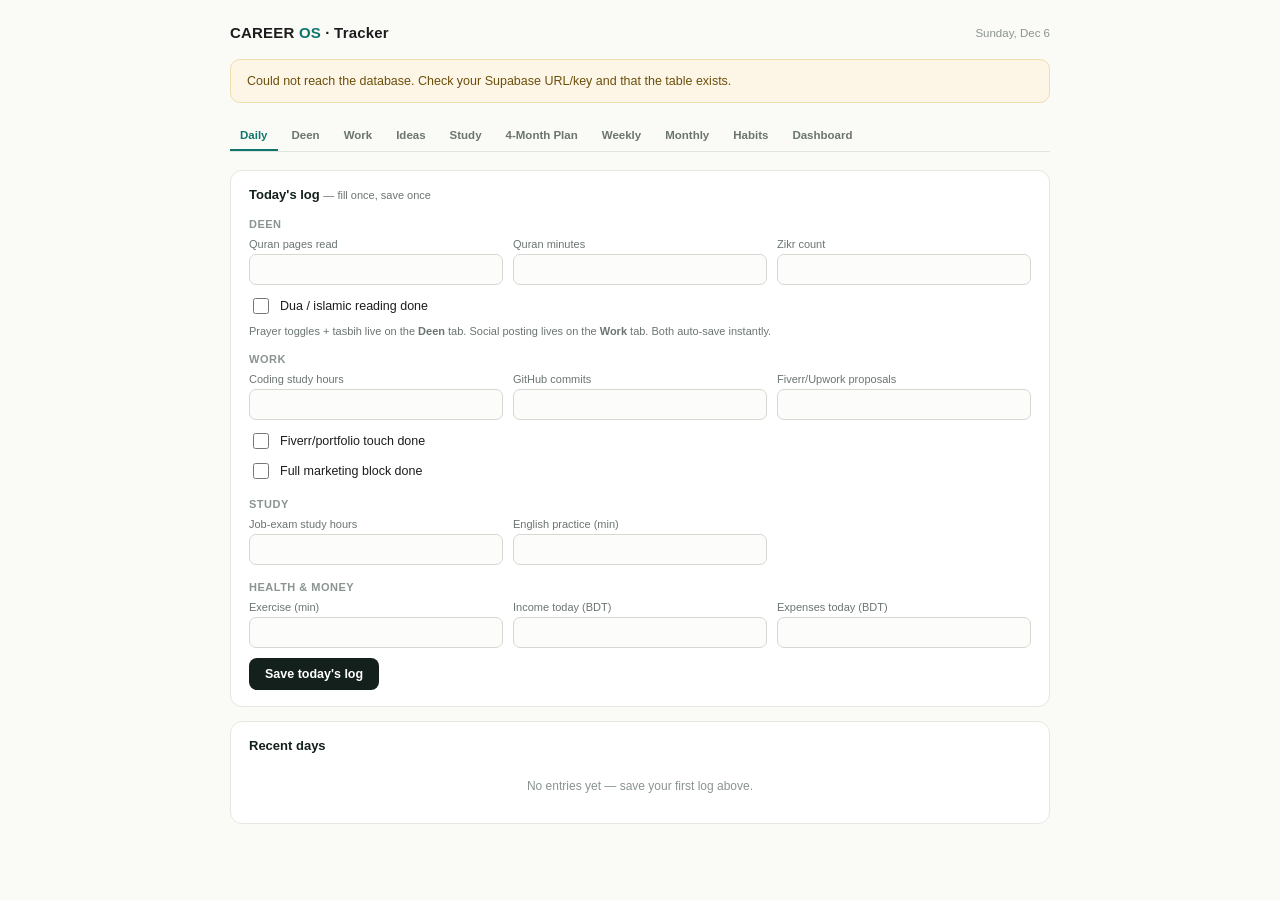
==== index.html @ 5ce300d2 "new updated os tracker" ====
<!DOCTYPE html>
<html>
<head>
<meta charset="UTF-8">
<meta name="viewport" content="width=device-width, initial-scale=1.0">
<title>Career OS Tracker</title>
<style>
  * { box-sizing: border-box; }
  body {
    margin: 0;
    font-family: -apple-system, BlinkMacSystemFont, 'Segoe UI', Roboto, sans-serif;
    background: #FAFAF7;
    color: #1C1C1E;
  }
  #app { max-width: 860px; margin: 0 auto; padding: 24px 20px 60px; }
  .brand { display:flex; justify-content:space-between; align-items:center; margin-bottom: 18px; }
  .brand h1 { font-size: 15px; font-weight: 700; margin:0; letter-spacing:0.2px; }
  .brand h1 span { color:#0F766E; }
  .brand .date { font-size: 11.5px; color:#8A9490; }
  .tabs { display:flex; gap:4px; margin-bottom:18px; border-bottom:1px solid #E4E4DF; flex-wrap:wrap; }
  .tab {
    padding:8px 10px; font-size:11.5px; font-weight:600; color:#6B7570;
    cursor:pointer; border-bottom:2px solid transparent; user-select:none; white-space:nowrap;
  }
  .tab.active { color:#0F766E; border-bottom-color:#0F766E; }
  .view { display:none; }
  .view.active { display:block; }
  .card {
    background:#fff; border:1px solid #E7E7E1; border-radius:12px;
    padding:16px 18px; margin-bottom:14px;
  }
  .card h3 { font-size:13px; font-weight:700; margin:0 0 12px; color:#14201C; }
  .card h3 .small { font-weight:500; }
  .row { display:flex; gap:10px; margin-bottom:10px; flex-wrap:wrap; }
  .field { flex:1; min-width:120px; }
  .field label { display:block; font-size:11px; color:#6B7570; margin-bottom:4px; }
  .field input[type=number], .field input[type=text], .field input[type=date], .field textarea {
    width:100%; padding:7px 9px; border:1px solid #D8D8D2; border-radius:7px;
    font-size:13px; background:#FCFCFA; font-family:inherit;
  }
  .field textarea { resize:vertical; min-height:60px; }
  .field input:focus, .field textarea:focus { outline:none; border-color:#0F766E; }
  .checkrow { display:flex; align-items:center; gap:8px; margin-bottom:8px; font-size:12.5px; }
  .checkrow input { width:16px; height:16px; accent-color:#0F766E; }
  button.primary {
    background:#14201C; color:#fff; border:none; border-radius:8px;
    padding:9px 16px; font-size:12.5px; font-weight:600; cursor:pointer;
  }
  button.primary:hover { background:#0F766E; }
  button.primary:disabled { opacity:0.5; cursor:default; }
  button.ghost {
    background:none; border:1px solid #D8D8D2; border-radius:7px; color:#6B7570;
    font-size:11.5px; padding:6px 10px; cursor:pointer;
  }
  button.ghost:hover { border-color:#0F766E; color:#0F766E; }
  .kpi-grid { display:flex; gap:10px; flex-wrap:wrap; margin-bottom:14px; }
  .kpi { flex:1; min-width:130px; background:#14201C; color:#fff; border-radius:10px; padding:12px 14px; }
  .kpi .num { font-size:18px; font-weight:700; }
  .kpi .lab { font-size:10px; color:#B7C4C0; text-transform:uppercase; letter-spacing:0.5px; margin-top:3px; }
  .progress-row { display:flex; align-items:center; gap:8px; margin-bottom:9px; }
  .progress-label { width:160px; font-size:11.5px; color:#333; flex-shrink:0; }
  .progress-track { flex:1; height:8px; background:#ECECE6; border-radius:5px; overflow:hidden; }
  .progress-fill { height:100%; background:linear-gradient(90deg,#0F766E,#14B8A6); }
  .progress-pct { width:50px; text-align:right; font-size:11px; color:#666; flex-shrink:0; }
  table.log { width:100%; border-collapse:collapse; font-size:11.5px; }
  table.log th { text-align:left; font-size:10px; text-transform:uppercase; color:#8A9490; padding:6px 6px; border-bottom:1px solid #E4E4DF; }
  table.log td { padding:6px 6px; border-bottom:1px solid #F0F0EB; }
  .habit-grid { display:grid; grid-template-columns: repeat(auto-fill, minmax(150px,1fr)); gap:14px; }
  .habit-col h4 { font-size:11.5px; margin:0 0 8px; color:#14201C; }
  .habit-boxes { display:flex; flex-wrap:wrap; gap:3px; }
  .hb { width:14px; height:14px; border-radius:3px; background:#ECECE6; }
  .hb.on { background:#0F766E; }
  .hb.islamic-on { background:#0B6E4F; }
  .small { font-size:11px; color:#6B7570; }
  .saved-msg { font-size:11.5px; color:#0F766E; margin-left:10px; opacity:0; transition:opacity 0.3s; }
  .saved-msg.show { opacity:1; }
  .empty { font-size:12px; color:#8A9490; padding:14px 0; text-align:center; }
  select { padding:7px 9px; border:1px solid #D8D8D2; border-radius:7px; font-size:13px; background:#FCFCFA; }
  .setup-banner {
    background:#FDF6E7; border:1px solid #EFDDAF; border-radius:10px;
    padding:14px 16px; margin-bottom:18px; font-size:12.5px; color:#6B4F0A;
  }
  .setup-banner code { background:#fff; padding:1px 5px; border-radius:4px; }
  .subhead { font-size:11px; font-weight:700; text-transform:uppercase; letter-spacing:0.5px; color:#8A9490; margin:16px 0 8px; }
  .subhead:first-child { margin-top:0; }

  /* ---- Islamic module ---- */
  .islamic-header {
    background: linear-gradient(120deg,#0B4F3F,#0F766E 60%,#0B4F3F);
    border-radius:12px; padding:16px 18px; margin-bottom:14px; color:#fff;
    position:relative; overflow:hidden;
  }
  .islamic-header::after {
    content:""; position:absolute; inset:0; opacity:0.16; pointer-events:none;
    background-image: url("data:image/svg+xml;utf8,<svg xmlns='http://www.w3.org/2000/svg' width='60' height='60'><path d='M30 4 L36 24 L56 24 L40 36 L46 56 L30 44 L14 56 L20 36 L4 24 L24 24 Z' fill='none' stroke='%23E7D9A9' stroke-width='1'/></svg>");
    background-size:60px 60px;
  }
  .islamic-header h2 { font-size:14px; margin:0 0 3px; font-weight:700; position:relative; }
  .islamic-header .sub { font-size:11.5px; color:#CFE8DE; position:relative; }
  .streak-badge {
    display:inline-flex; align-items:center; gap:5px; background:rgba(255,255,255,0.14);
    border-radius:20px; padding:4px 11px; font-size:11.5px; margin-top:8px; position:relative;
  }
  .prayer-grid { display:flex; gap:8px; flex-wrap:wrap; }
  .prayer-btn {
    flex:1; min-width:80px; text-align:center; padding:12px 6px; border-radius:10px;
    border:1.5px solid #E1E7E4; background:#F7FAF9; cursor:pointer; user-select:none;
    font-size:12px; font-weight:600; color:#4A5550; transition:all 0.15s;
  }
  .prayer-btn .mark { display:block; font-size:16px; margin-bottom:4px; }
  .prayer-btn.on { background:#0B6E4F; border-color:#0B6E4F; color:#fff; }
  .tasbih-wrap { text-align:center; padding:6px 0 4px; }
  .tasbih-btn {
    width:132px; height:132px; border-radius:50%; border:none; cursor:pointer;
    background:radial-gradient(circle at 35% 30%,#14B08A,#0B4F3F); color:#fff;
    font-size:30px; font-weight:700; margin:0 auto; display:flex; align-items:center; justify-content:center;
    box-shadow:0 6px 18px rgba(11,79,63,0.25);
  }
  .tasbih-btn:active { transform:scale(0.96); }
  .tasbih-label { font-size:11px; color:#8A9490; margin-top:8px; }
  .tasbih-actions { display:flex; gap:8px; justify-content:center; margin-top:10px; }

  /* ---- Lists (tasks / study / ideas / quran / milestones) ---- */
  .list-add-row { display:flex; gap:8px; margin-bottom:12px; flex-wrap:wrap; }
  .list-add-row input[type=text] { flex:2; min-width:140px; padding:8px 10px; border:1px solid #D8D8D2; border-radius:7px; font-size:13px; }
  .list-add-row select { flex:1; min-width:100px; }
  .list-items { list-style:none; margin:0; padding:0; }
  .list-item {
    display:flex; align-items:center; gap:10px; padding:8px 2px; border-bottom:1px solid #F0F0EB; font-size:13px;
  }
  .list-item:last-child { border-bottom:none; }
  .list-item input[type=checkbox] { width:16px; height:16px; accent-color:#0F766E; flex-shrink:0; }
  .list-item .txt { flex:1; }
  .list-item .txt.done { text-decoration:line-through; color:#A3ACA7; }
  .tag { font-size:10px; padding:2px 7px; border-radius:20px; background:#EEF3F1; color:#5B6A64; flex-shrink:0; white-space:nowrap; }
  .list-item .del { background:none; border:none; color:#C9C9C2; cursor:pointer; font-size:14px; flex-shrink:0; }
  .list-item .del:hover { color:#D85A30; }

  /* ---- Social grid ---- */
  .social-grid { display:grid; grid-template-columns: repeat(auto-fill, minmax(130px,1fr)); gap:10px; }
  .social-field label { display:flex; align-items:center; gap:5px; font-size:11px; color:#6B7570; margin-bottom:4px; }
  .social-field input { width:100%; padding:7px 9px; border:1px solid #D8D8D2; border-radius:7px; font-size:13px; }
  table.social-table { width:100%; border-collapse:collapse; font-size:12px; }
  table.social-table th { text-align:left; font-size:10px; text-transform:uppercase; color:#8A9490; padding:6px; border-bottom:1px solid #E4E4DF; }
  table.social-table td { padding:6px; border-bottom:1px solid #F0F0EB; }
</style>
</head>
<body>
<div id="app">

  <div class="brand">
    <h1>CAREER <span>OS</span> &middot; Tracker</h1>
    <div class="date" id="statusLabel"></div>
  </div>

  <div id="setupBanner" style="display:none;" class="setup-banner">
    Not connected yet. Open this file, find the <code>SUPABASE_URL</code> and <code>SUPABASE_KEY</code>
    lines near the bottom, and paste in your project's values from Supabase &rarr; Project Settings &rarr; API.
  </div>

  <div class="tabs">
    <div class="tab active" data-view="daily">Daily</div>
    <div class="tab" data-view="islamic">Deen</div>
    <div class="tab" data-view="work">Work</div>
    <div class="tab" data-view="ideas">Ideas</div>
    <div class="tab" data-view="study">Study</div>
    <div class="tab" data-view="plan">4-Month Plan</div>
    <div class="tab" data-view="weekly">Weekly</div>
    <div class="tab" data-view="monthly">Monthly</div>
    <div class="tab" data-view="habits">Habits</div>
    <div class="tab" data-view="dashboard">Dashboard</div>
  </div>

  <!-- DAILY -->
  <div class="view active" id="view-daily">
    <div class="card">
      <h3>Today's log <span class="small">— fill once, save once</span></h3>

      <div class="subhead">Deen</div>
      <div class="row">
        <div class="field"><label>Quran pages read</label><input type="number" id="d_quranPages" min="0"></div>
        <div class="field"><label>Quran minutes</label><input type="number" id="d_quranMinutes" min="0"></div>
        <div class="field"><label>Zikr count</label><input type="number" id="d_zikr" min="0"></div>
      </div>
      <div class="checkrow"><input type="checkbox" id="d_duaRead"> <label for="d_duaRead">Dua / islamic reading done</label></div>
      <div class="small" style="margin-bottom:10px;">Prayer toggles + tasbih live on the <b>Deen</b> tab. Social posting lives on the <b>Work</b> tab. Both auto-save instantly.</div>

      <div class="subhead">Work</div>
      <div class="row">
        <div class="field"><label>Coding study hours</label><input type="number" id="d_study" step="0.5" min="0"></div>
        <div class="field"><label>GitHub commits</label><input type="number" id="d_commits" min="0"></div>
        <div class="field"><label>Fiverr/Upwork proposals</label><input type="number" id="d_proposals" min="0"></div>
      </div>
      <div class="checkrow"><input type="checkbox" id="d_fiverrTouch"> <label for="d_fiverrTouch">Fiverr/portfolio touch done</label></div>
      <div class="checkrow"><input type="checkbox" id="d_marketing"> <label for="d_marketing">Full marketing block done</label></div>

      <div class="subhead">Study</div>
      <div class="row">
        <div class="field"><label>Job-exam study hours</label><input type="number" id="d_gov" step="0.5" min="0"></div>
        <div class="field"><label>English practice (min)</label><input type="number" id="d_english" min="0"></div>
        <div class="field"></div>
      </div>

      <div class="subhead">Health &amp; money</div>
      <div class="row">
        <div class="field"><label>Exercise (min)</label><input type="number" id="d_exercise" min="0"></div>
        <div class="field"><label>Income today (BDT)</label><input type="number" id="d_income" min="0"></div>
        <div class="field"><label>Expenses today (BDT)</label><input type="number" id="d_expenses" min="0"></div>
      </div>

      <div style="margin-top:8px; display:flex; align-items:center;">
        <button class="primary" id="saveBtn" onclick="saveDaily()">Save today's log</button>
        <span class="saved-msg" id="savedMsg">Synced</span>
      </div>
    </div>

    <div class="card">
      <h3>Recent days</h3>
      <div id="recentLog"><div class="empty">No entries yet — save your first log above.</div></div>
    </div>
  </div>

  <!-- ISLAMIC / DEEN -->
  <div class="view" id="view-islamic">
    <div class="islamic-header">
      <h2>Today's deen</h2>
      <div class="sub">Small, consistent acts — that's what the Prophet &#65018; loved most.</div>
      <div class="streak-badge" id="prayerStreak">0 day streak · 5/5</div>
    </div>

    <div class="card">
      <h3>Prayers</h3>
      <div class="prayer-grid" id="prayerGrid"></div>
    </div>

    <div class="card">
      <h3>Tasbih counter <span class="small">— taps today, synced to your daily log</span></h3>
      <div class="tasbih-wrap">
        <button class="tasbih-btn" id="tasbihBtn" onclick="tapTasbih(1)">0</button>
        <div class="tasbih-label">SubhanAllah &middot; Alhamdulillah &middot; Allahu Akbar</div>
        <div class="tasbih-actions">
          <button class="ghost" onclick="tapTasbih(33)">+33</button>
          <button class="ghost" onclick="tapTasbih(100)">+100</button>
          <button class="ghost" onclick="resetTasbih()">Reset</button>
        </div>
      </div>
    </div>

    <div class="card">
      <h3>Qur'an</h3>
      <div class="row">
        <div class="field"><label>Pages today</label><input type="number" id="q_pages" min="0" onchange="updateQuranQuick()"></div>
        <div class="field"><label>Minutes today</label><input type="number" id="q_minutes" min="0" onchange="updateQuranQuick()"></div>
      </div>
      <div class="checkrow"><input type="checkbox" id="q_dua" onchange="updateDuaQuick()"> <label for="q_dua">Dua / islamic reading done today</label></div>
    </div>

    <div class="card">
      <h3>Surahs I'm learning</h3>
      <div class="list-add-row">
        <input type="text" id="quranNew" placeholder="e.g. Surah Al-Mulk">
        <button class="primary" onclick="addQuranItem()">Add</button>
      </div>
      <ul class="list-items" id="quranList"></ul>
    </div>
  </div>

  <!-- WORK -->
  <div class="view" id="view-work">
    <div class="card">
      <h3>Freelance / dev to-do list</h3>
      <div class="list-add-row">
        <input type="text" id="taskNew" placeholder="e.g. Send 3 Upwork proposals">
        <select id="taskPlatform">
          <option>Fiverr</option><option>Upwork</option><option>LinkedIn</option><option>Client work</option><option>Other</option>
        </select>
        <button class="primary" onclick="addTask()">Add</button>
      </div>
      <ul class="list-items" id="taskList"></ul>
    </div>

    <div class="card">
      <h3>Today's social &amp; outreach <span class="small">— posts / messages sent, auto-saves</span></h3>
      <div class="social-grid" id="socialGrid"></div>
    </div>

    <div class="card">
      <h3>Social posting — this week / this month</h3>
      <div id="socialStatsTable"></div>
    </div>
  </div>

  <!-- IDEAS -->
  <div class="view" id="view-ideas">
    <div class="card">
      <h3>Idea inbox <span class="small">— capture it now, sort it later</span></h3>
      <div class="list-add-row">
        <input type="text" id="ideaNew" placeholder="Whatever just came to mind...">
        <select id="ideaTag">
          <option>Business idea</option><option>Content idea</option><option>Feature idea</option><option>Client idea</option><option>Other</option>
        </select>
        <button class="primary" onclick="addIdea()">Add</button>
      </div>
      <div class="small" style="margin-bottom:10px;">Check the box once you've acted on an idea or decided to shelve it — it stays in the list, just marked done.</div>
      <ul class="list-items" id="ideaList"></ul>
    </div>
  </div>

  <!-- STUDY -->
  <div class="view" id="view-study">
    <div class="card">
      <h3>Job-exam / engineering study topics</h3>
      <div class="list-add-row">
        <input type="text" id="studyNew" placeholder="e.g. Thermodynamics — chapter 4">
        <button class="primary" onclick="addStudyItem()">Add</button>
      </div>
      <ul class="list-items" id="studyList"></ul>
    </div>

    <div class="card">
      <h3>Skill roadmap <span class="small">— Shopify Liquid &rarr; JS &rarr; TS &rarr; Node.js &rarr; AI automation</span></h3>
      <ul class="list-items" id="skillList"></ul>
    </div>

    <div class="card">
      <h3>Study hours this week / month</h3>
      <div id="studyStats" class="small"></div>
    </div>
  </div>

  <!-- 4-MONTH PLAN -->
  <div class="view" id="view-plan">
    <div class="card">
      <h3>Your next 4 months</h3>
      <div class="row">
        <div class="field"><label>Plan title</label><input type="text" id="plan_title" placeholder="e.g. Life reset — Aug to Nov 2026"></div>
        <div class="field"><label>Target date</label><input type="date" id="plan_target"></div>
      </div>
      <div class="field" style="margin-bottom:10px;">
        <label>Vision — what does "done" look like</label>
        <textarea id="plan_vision" placeholder="Where you want your career, deen, and life to be in 4 months..."></textarea>
      </div>
      <button class="primary" onclick="savePlan()">Save plan</button>
      <span class="saved-msg" id="savedMsgPlan">Synced</span>
      <div id="planCountdown" class="small" style="margin-top:10px;"></div>
    </div>

    <div class="card">
      <h3>Milestones</h3>
      <div class="list-add-row">
        <input type="text" id="milestoneNew" placeholder="e.g. Land 2 recurring Upwork clients">
        <select id="milestoneMonth">
          <option value="1">Month 1</option><option value="2">Month 2</option><option value="3">Month 3</option><option value="4">Month 4</option>
        </select>
        <button class="primary" onclick="addMilestone()">Add</button>
      </div>
      <div class="progress-row">
        <div class="progress-label">Overall progress</div>
        <div class="progress-track"><div class="progress-fill" id="planProgressFill" style="width:0%"></div></div>
        <div class="progress-pct" id="planProgressPct">0%</div>
      </div>
      <ul class="list-items" id="milestoneList"></ul>
    </div>
  </div>

  <!-- WEEKLY -->
  <div class="view" id="view-weekly">
    <div class="card">
      <h3>This week (last 7 days) vs. target</h3>
      <div id="weeklyBars"></div>
    </div>
    <div class="card">
      <h3>Weekly totals</h3>
      <div id="weeklyTotals" class="small"></div>
    </div>
  </div>

  <!-- MONTHLY -->
  <div class="view" id="view-monthly">
    <div class="card">
      <h3>This month (last 30 days)</h3>
      <div id="monthlyStats"></div>
    </div>
    <div class="card">
      <h3>Income vs. expenses</h3>
      <div id="moneyStats" class="small"></div>
    </div>
  </div>

  <!-- HABITS -->
  <div class="view" id="view-habits">
    <div class="card">
      <h3>30-day habit grid <span class="small">(auto-filled from your daily logs)</span></h3>
      <div class="habit-grid" id="habitGrid"></div>
    </div>
  </div>

  <!-- DASHBOARD -->
  <div class="view" id="view-dashboard">
    <div class="card">
      <h3>Career state <span class="small">(edit anytime)</span></h3>
      <div class="row">
        <div class="field"><label>Current level (1&ndash;5)</label><input type="text" id="cfg_level"></div>
        <div class="field"><label>Current quarter</label>
          <select id="cfg_quarter">
            <option>Q1</option><option>Q2</option><option>Q3</option><option>Q4</option>
          </select>
        </div>
        <div class="field"><label>Current focus skill</label><input type="text" id="cfg_skill"></div>
      </div>
      <div class="row">
        <div class="field"><label>Current project</label><input type="text" id="cfg_project"></div>
        <div class="field"><label>Weekly goal</label><input type="text" id="cfg_weekly"></div>
        <div class="field"><label>Monthly goal</label><input type="text" id="cfg_monthly"></div>
      </div>
      <button class="primary" onclick="saveConfig()">Save</button>
      <span class="saved-msg" id="savedMsgCfg">Synced</span>
    </div>

    <div class="card">
      <h3>Progress</h3>
      <div class="kpi-grid" id="kpiGrid"></div>
      <div class="kpi-grid" id="kpiGrid2"></div>
      <div class="kpi-grid" id="kpiGrid3"></div>
      <div id="dashProgress"></div>
    </div>
  </div>

</div>

<script>
/* =======================================================
   CONNECT YOUR DATABASE — replace these two lines
   Find them in Supabase: Project Settings -> API
   ======================================================= */
const SUPABASE_URL = 'https://frehsfpmrlfczmwprmud.supabase.co';
const SUPABASE_KEY = 'sb_publishable_cE6mGG-E7ahRgAYd9uF0MA_hYkVDi8e';
/* ======================================================= */

const isConfigured = !SUPABASE_URL.includes('YOUR-PROJECT') && !SUPABASE_KEY.includes('YOUR-ANON');

const PRAYERS = [
  { key:'fajr', label:'Fajr', mark:'☾' },
  { key:'dhuhr', label:'Dhuhr', mark:'☀' },
  { key:'asr', label:'Asr', mark:'☀' },
  { key:'maghrib', label:'Maghrib', mark:'☀' },
  { key:'isha', label:'Isha', mark:'☾' }
];
const DEFAULT_SKILLS = [
  'Shopify Liquid', 'JavaScript', 'TypeScript', 'Node.js', 'AI automation (n8n & LLM APIs)'
];
const SOCIAL_PLATFORMS = [
  { key:'instagram', label:'Instagram' },
  { key:'facebook', label:'Facebook' },
  { key:'whatsapp', label:'WhatsApp' },
  { key:'emails', label:'Emails' },
  { key:'linkedin', label:'LinkedIn' },
  { key:'x', label:'X' },
  { key:'youtube', label:'YouTube' },
  { key:'tiktok', label:'TikTok' }
];

const todayStr = () => {
  const d = new Date();
  return d.getFullYear() + '-' + String(d.getMonth()+1).padStart(2,'0') + '-' + String(d.getDate()).padStart(2,'0');
};
document.getElementById('statusLabel').textContent = new Date().toLocaleDateString('en-US', { weekday:'long', month:'short', day:'numeric' });

let entries = {};
let config = { level:'', quarter:'Q1', skill:'', project:'', weekly:'', monthly:'' };
let tasks = [];
let study = [];
let skills = null;
let quran = [];
let ideas = [];
let milestones = [];
let plan = { title:'', target:'', vision:'' };
let tasbihSaveTimer = null;
let socialSaveTimer = null;

function headers() {
  return {
    apikey: SUPABASE_KEY,
    Authorization: 'Bearer ' + SUPABASE_KEY,
    'Content-Type': 'application/json'
  };
}

async function dbLoad(id) {
  const res = await fetch(`${SUPABASE_URL}/rest/v1/tracker_data?id=eq.${id}&select=payload`, { headers: headers() });
  if (!res.ok) throw new Error('load failed');
  const rows = await res.json();
  return rows[0] ? rows[0].payload : null;
}

async function dbSave(id, payload) {
  const res = await fetch(`${SUPABASE_URL}/rest/v1/tracker_data`, {
    method: 'POST',
    headers: { ...headers(), Prefer: 'resolution=merge-duplicates' },
    body: JSON.stringify({ id, payload, updated_at: new Date().toISOString() })
  });
  if (!res.ok) throw new Error('save failed');
}

function newId() { return Date.now().toString(36) + Math.random().toString(36).slice(2,6); }

async function loadAll() {
  if (!isConfigured) {
    document.getElementById('setupBanner').style.display = 'block';
    document.getElementById('saveBtn').disabled = true;
    skills = DEFAULT_SKILLS.map(t => ({ id:newId(), text:t, done:false }));
    renderEverything();
    return;
  }
  try {
    entries = (await dbLoad('entries')) || {};
    config = (await dbLoad('config')) || config;
    tasks = (await dbLoad('tasks')) || [];
    study = (await dbLoad('study')) || [];
    quran = (await dbLoad('quran')) || [];
    ideas = (await dbLoad('ideas')) || [];
    milestones = (await dbLoad('milestones')) || [];
    plan = (await dbLoad('plan')) || plan;
    skills = await dbLoad('skills');
    if (!skills) {
      skills = DEFAULT_SKILLS.map(t => ({ id:newId(), text:t, done:false }));
      await dbSave('skills', skills);
    }
  } catch (e) {
    console.error(e);
    document.getElementById('setupBanner').style.display = 'block';
    document.getElementById('setupBanner').textContent = 'Could not reach the database. Check your Supabase URL/key and that the table exists.';
    if (!skills) skills = DEFAULT_SKILLS.map(t => ({ id:newId(), text:t, done:false }));
  }
  renderEverything();
}

function renderEverything() {
  populateTodayForm();
  populateConfigForm();
  populatePlanForm();
  renderRecent();
  renderWeekly();
  renderMonthly();
  renderHabits();
  renderDashboard();
  renderPrayerGrid();
  renderTasbih();
  renderQuranQuickFields();
  renderQuranList();
  renderTaskList();
  renderSocialGrid();
  renderSocialStats();
  renderIdeaList();
  renderStudyList();
  renderSkillList();
  renderStudyStats();
  renderMilestoneList();
  renderPlanProgress();
}

function todayEntry() {
  if (!entries[todayStr()]) entries[todayStr()] = {};
  if (!entries[todayStr()].social) entries[todayStr()].social = {};
  return entries[todayStr()];
}

function socialSum(days, key) {
  return days.reduce((s,k)=> s + ((entries[k] && entries[k].social && entries[k].social[key]) || 0), 0);
}

function populateTodayForm() {
  const t = entries[todayStr()] || {};
  document.getElementById('d_quranPages').value = t.quranPages || '';
  document.getElementById('d_quranMinutes').value = t.quranMinutes || '';
  document.getElementById('d_zikr').value = t.zikr || '';
  document.getElementById('d_duaRead').checked = !!t.duaRead;
  document.getElementById('d_study').value = t.study || '';
  document.getElementById('d_commits').value = t.commits || '';
  document.getElementById('d_proposals').value = t.proposals || '';
  document.getElementById('d_fiverrTouch').checked = !!t.fiverrTouch;
  document.getElementById('d_marketing').checked = !!t.marketing;
  document.getElementById('d_gov').value = t.gov || '';
  document.getElementById('d_english').value = t.english || '';
  document.getElementById('d_exercise').value = t.exercise || '';
  document.getElementById('d_income').value = t.income || '';
  document.getElementById('d_expenses').value = t.expenses || '';
}

function populateConfigForm() {
  document.getElementById('cfg_level').value = config.level || '';
  document.getElementById('cfg_quarter').value = config.quarter || 'Q1';
  document.getElementById('cfg_skill').value = config.skill || '';
  document.getElementById('cfg_project').value = config.project || '';
  document.getElementById('cfg_weekly').value = config.weekly || '';
  document.getElementById('cfg_monthly').value = config.monthly || '';
}

function populatePlanForm() {
  document.getElementById('plan_title').value = plan.title || '';
  document.getElementById('plan_target').value = plan.target || '';
  document.getElementById('plan_vision').value = plan.vision || '';
}

async function saveDaily() {
  const t = todayEntry();
  Object.assign(t, {
    quranPages: parseInt(document.getElementById('d_quranPages').value) || 0,
    quranMinutes: parseInt(document.getElementById('d_quranMinutes').value) || 0,
    zikr: parseInt(document.getElementById('d_zikr').value) || 0,
    duaRead: document.getElementById('d_duaRead').checked,
    study: parseFloat(document.getElementById('d_study').value) || 0,
    commits: parseInt(document.getElementById('d_commits').value) || 0,
    proposals: parseInt(document.getElementById('d_proposals').value) || 0,
    fiverrTouch: document.getElementById('d_fiverrTouch').checked,
    marketing: document.getElementById('d_marketing').checked,
    gov: parseFloat(document.getElementById('d_gov').value) || 0,
    english: parseInt(document.getElementById('d_english').value) || 0,
    exercise: parseInt(document.getElementById('d_exercise').value) || 0,
    income: parseFloat(document.getElementById('d_income').value) || 0,
    expenses: parseFloat(document.getElementById('d_expenses').value) || 0,
    fajr: !!t.fajr, dhuhr: !!t.dhuhr, asr: !!t.asr, maghrib: !!t.maghrib, isha: !!t.isha,
    social: t.social || {}
  });
  try {
    await dbSave('entries', entries);
    flash('savedMsg');
  } catch(e) { alert('Could not sync — check your internet connection and Supabase setup.'); }
  renderEverything();
}

async function saveConfig() {
  config = {
    level: document.getElementById('cfg_level').value,
    quarter: document.getElementById('cfg_quarter').value,
    skill: document.getElementById('cfg_skill').value,
    project: document.getElementById('cfg_project').value,
    weekly: document.getElementById('cfg_weekly').value,
    monthly: document.getElementById('cfg_monthly').value
  };
  try {
    await dbSave('config', config);
    flash('savedMsgCfg');
  } catch(e) { alert('Could not sync — check your internet connection and Supabase setup.'); }
  renderDashboard();
}

async function savePlan() {
  plan = {
    title: document.getElementById('plan_title').value,
    target: document.getElementById('plan_target').value,
    vision: document.getElementById('plan_vision').value
  };
  try {
    await dbSave('plan', plan);
    flash('savedMsgPlan');
  } catch(e) { alert('Could not sync — check your internet connection and Supabase setup.'); }
  renderPlanProgress();
}

function flash(id) {
  const msg = document.getElementById(id);
  msg.classList.add('show');
  setTimeout(()=>msg.classList.remove('show'), 1500);
}

function lastNDays(n) {
  const days = [];
  const d = new Date();
  for (let i=0;i<n;i++) {
    const dd = new Date(d);
    dd.setDate(d.getDate()-i);
    const key = dd.getFullYear() + '-' + String(dd.getMonth()+1).padStart(2,'0') + '-' + String(dd.getDate()).padStart(2,'0');
    days.push(key);
  }
  return days.reverse();
}

function sumField(days, field) {
  return days.reduce((s,k)=> s + ((entries[k] && entries[k][field]) || 0), 0);
}

function allPrayers(k) {
  const t = entries[k];
  return !!(t && t.fajr && t.dhuhr && t.asr && t.maghrib && t.isha);
}

function anySocial(k) {
  const t = entries[k];
  if (!t || !t.social) return false;
  return Object.values(t.social).some(v => v > 0);
}

function prayerStreakDays() {
  let streak = 0;
  const d = new Date();
  for (let i=0;i<365;i++) {
    const dd = new Date(d);
    dd.setDate(d.getDate()-i);
    const key = dd.getFullYear() + '-' + String(dd.getMonth()+1).padStart(2,'0') + '-' + String(dd.getDate()).padStart(2,'0');
    if (allPrayers(key)) { streak++; } else {
      if (i === 0) continue;
      break;
    }
  }
  return streak;
}

/* ---------- Daily / recent ---------- */
function renderRecent() {
  const days = lastNDays(7).reverse();
  const withData = days.filter(k => entries[k]);
  const el = document.getElementById('recentLog');
  if (withData.length === 0) { el.innerHTML = '<div class="empty">No entries yet — save your first log above.</div>'; return; }
  let html = '<table class="log"><tr><th>Date</th><th>Study</th><th>Gov</th><th>Prayers</th><th>Social</th><th>Income</th></tr>';
  withData.forEach(k => {
    const t = entries[k];
    const p = [t.fajr,t.dhuhr,t.asr,t.maghrib,t.isha].filter(Boolean).length;
    const socialTotal = t.social ? Object.values(t.social).reduce((a,b)=>a+(b||0),0) : 0;
    html += `<tr><td>${k.slice(5)}</td><td>${t.study||0}h</td><td>${t.gov||0}h</td><td>${p}/5</td><td>${socialTotal}</td><td>${t.income||0}</td></tr>`;
  });
  html += '</table>';
  el.innerHTML = html;
}

/* ---------- Weekly / Monthly ---------- */
function renderWeekly() {
  const days = lastNDays(7);
  const socialTotal7 = SOCIAL_PLATFORMS.reduce((s,p)=>s+socialSum(days,p.key),0);
  const bars = [
    ['Coding study hours', sumField(days,'study'), 28, 'h'],
    ['Fiverr/Upwork proposals', sumField(days,'proposals'), 15, ''],
    ["Qur'an minutes", sumField(days,'quranMinutes'), 210, 'm'],
    ['Social posts (all platforms)', socialTotal7, 35, '']
  ];
  let html = '';
  bars.forEach(([label,val,target,unit]) => {
    const pct = Math.min(100, Math.round((val/target)*100));
    html += `<div class="progress-row"><div class="progress-label">${label}</div><div class="progress-track"><div class="progress-fill" style="width:${pct}%"></div></div><div class="progress-pct">${val}${unit}/${target}${unit}</div></div>`;
  });
  document.getElementById('weeklyBars').innerHTML = html;
  const fullPrayerDays = days.filter(allPrayers).length;
  document.getElementById('weeklyTotals').innerHTML = `
    GitHub commits: <b>${sumField(days,'commits')}</b> &middot;
    Gov-exam study: <b>${sumField(days,'gov')}h</b> &middot;
    Exercise: <b>${sumField(days,'exercise')} min</b> &middot;
    Marketing blocks done: <b>${days.filter(k=>entries[k]&&entries[k].marketing).length}/7</b><br>
    5/5 prayer days: <b>${fullPrayerDays}/7</b> &middot;
    Zikr total: <b>${sumField(days,'zikr')}</b>
  `;
}

function renderMonthly() {
  const days = lastNDays(30);
  const income = sumField(days,'income');
  const expenses = sumField(days,'expenses');
  const socialTotal30 = SOCIAL_PLATFORMS.reduce((s,p)=>s+socialSum(days,p.key),0);
  document.getElementById('monthlyStats').innerHTML = `
    <div class="kpi-grid">
      <div class="kpi"><div class="num">${sumField(days,'study')}h</div><div class="lab">Study hours</div></div>
      <div class="kpi"><div class="num">${sumField(days,'commits')}</div><div class="lab">GitHub commits</div></div>
      <div class="kpi"><div class="num">${sumField(days,'proposals')}</div><div class="lab">Proposals</div></div>
      <div class="kpi"><div class="num">${socialTotal30}</div><div class="lab">Social posts</div></div>
    </div>
    <div class="kpi-grid">
      <div class="kpi"><div class="num">${days.filter(allPrayers).length}/30</div><div class="lab">Full prayer days</div></div>
      <div class="kpi"><div class="num">${sumField(days,'quranMinutes')}m</div><div class="lab">Qur'an time</div></div>
      <div class="kpi"><div class="num">${sumField(days,'zikr')}</div><div class="lab">Zikr count</div></div>
      <div class="kpi"><div class="num">${sumField(days,'gov')}h</div><div class="lab">Job-exam study</div></div>
    </div>`;
  document.getElementById('moneyStats').innerHTML = `
    Income (30d): <b>${income.toLocaleString()} BDT</b> &middot;
    Expenses (30d): <b>${expenses.toLocaleString()} BDT</b> &middot;
    Net: <b>${(income-expenses).toLocaleString()} BDT</b>
  `;
}

/* ---------- Habits ---------- */
function renderHabits() {
  const days = lastNDays(30);
  const cols = [
    ['Study block', k => entries[k] && entries[k].study > 0, ''],
    ['Marketing block', k => entries[k] && entries[k].marketing, ''],
    ['Social posted', k => anySocial(k), ''],
    ['Exercise', k => entries[k] && entries[k].exercise > 0, ''],
    ['5 prayers', k => allPrayers(k), 'islamic-on'],
    ["Qur'an", k => entries[k] && (entries[k].quranMinutes>0 || entries[k].quranPages>0), 'islamic-on']
  ];
  let html = '';
  cols.forEach(([label, test, extraClass]) => {
    html += `<div class="habit-col"><h4>${label}</h4><div class="habit-boxes">`;
    days.forEach(k => {
      html += `<div class="hb ${test(k) ? 'on '+extraClass : ''}"></div>`;
    });
    html += '</div></div>';
  });
  document.getElementById('habitGrid').innerHTML = html;
}

/* ---------- Dashboard ---------- */
function renderDashboard() {
  const days30 = lastNDays(30);
  const days7 = lastNDays(7);
  document.getElementById('kpiGrid').innerHTML = `
    <div class="kpi"><div class="num">${config.level||'&ndash;'}</div><div class="lab">Current level</div></div>
    <div class="kpi"><div class="num">${config.quarter||'&ndash;'}</div><div class="lab">Current quarter</div></div>
    <div class="kpi"><div class="num" style="font-size:13px;">${config.skill||'&ndash;'}</div><div class="lab">Focus skill</div></div>
    <div class="kpi"><div class="num" style="font-size:13px;">${config.project||'&ndash;'}</div><div class="lab">Current project</div></div>
  `;
  const openTasks = tasks.filter(x=>!x.done).length;
  const openStudy = study.filter(x=>!x.done).length;
  const memorized = quran.filter(x=>x.done).length;
  document.getElementById('kpiGrid2').innerHTML = `
    <div class="kpi"><div class="num">${prayerStreakDays()}</div><div class="lab">Prayer streak (days)</div></div>
    <div class="kpi"><div class="num">${openTasks}</div><div class="lab">Open work tasks</div></div>
    <div class="kpi"><div class="num">${openStudy}</div><div class="lab">Study topics left</div></div>
    <div class="kpi"><div class="num">${memorized}</div><div class="lab">Surahs memorized</div></div>
  `;
  const openIdeas = ideas.filter(x=>!x.done).length;
  const milestonesDone = milestones.filter(x=>x.done).length;
  const milestonePct = milestones.length ? Math.round((milestonesDone/milestones.length)*100) : 0;
  document.getElementById('kpiGrid3').innerHTML = `
    <div class="kpi"><div class="num">${openIdeas}</div><div class="lab">Ideas waiting</div></div>
    <div class="kpi"><div class="num">${milestonePct}%</div><div class="lab">4-month plan progress</div></div>
    <div class="kpi"><div class="num">${planDaysLeft() ?? '&ndash;'}</div><div class="lab">Days left on plan</div></div>
    <div class="kpi"><div class="num">${SOCIAL_PLATFORMS.reduce((s,p)=>s+socialSum(days7,p.key),0)}</div><div class="lab">Social posts (7d)</div></div>
  `;
  const weeklyPct = Math.min(100, Math.round((sumField(days7,'study')/28)*100));
  document.getElementById('dashProgress').innerHTML = `
    <div class="progress-row"><div class="progress-label">Learning (7d)</div><div class="progress-track"><div class="progress-fill" style="width:${weeklyPct}%"></div></div><div class="progress-pct">${weeklyPct}%</div></div>
    <div class="small" style="margin-top:10px;">
      Weekly goal: <b>${config.weekly || 'not set'}</b><br>
      Monthly goal: <b>${config.monthly || 'not set'}</b><br>
      Study hours this month: <b>${sumField(days30,'study')}h</b> &middot; Income this month: <b>${sumField(days30,'income').toLocaleString()} BDT</b>
    </div>
  `;
}

function planDaysLeft() {
  if (!plan.target) return null;
  const target = new Date(plan.target + 'T00:00:00');
  const now = new Date();
  now.setHours(0,0,0,0);
  const diff = Math.ceil((target - now) / (1000*60*60*24));
  return diff;
}

/* ---------- Islamic: prayers ---------- */
function renderPrayerGrid() {
  const t = entries[todayStr()] || {};
  document.getElementById('prayerGrid').innerHTML = PRAYERS.map(p => `
    <div class="prayer-btn ${t[p.key] ? 'on' : ''}" onclick="togglePrayer('${p.key}')">
      <span class="mark">${p.mark}</span>${p.label}
    </div>
  `).join('');
  const streak = prayerStreakDays();
  const doneToday = [t.fajr,t.dhuhr,t.asr,t.maghrib,t.isha].filter(Boolean).length;
  document.getElementById('prayerStreak').textContent = `${streak} day streak · ${doneToday}/5 today`;
}

async function togglePrayer(key) {
  const t = todayEntry();
  t[key] = !t[key];
  try { await dbSave('entries', entries); } catch(e) { console.error(e); }
  renderPrayerGrid();
  populateTodayForm();
  renderHabits();
  renderDashboard();
  renderWeekly();
}

/* ---------- Islamic: tasbih ---------- */
function renderTasbih() {
  const t = entries[todayStr()] || {};
  document.getElementById('tasbihBtn').textContent = t.zikr || 0;
}

function tapTasbih(n) {
  const t = todayEntry();
  t.zikr = (t.zikr || 0) + n;
  document.getElementById('tasbihBtn').textContent = t.zikr;
  document.getElementById('d_zikr').value = t.zikr;
  clearTimeout(tasbihSaveTimer);
  tasbihSaveTimer = setTimeout(async () => {
    try { await dbSave('entries', entries); } catch(e) { console.error(e); }
    renderHabits(); renderWeekly();
  }, 700);
}

async function resetTasbih() {
  const t = todayEntry();
  t.zikr = 0;
  renderTasbih();
  document.getElementById('d_zikr').value = 0;
  try { await dbSave('entries', entries); } catch(e) { console.error(e); }
}

/* ---------- Islamic: Quran quick fields ---------- */
function renderQuranQuickFields() {
  const t = entries[todayStr()] || {};
  document.getElementById('q_pages').value = t.quranPages || '';
  document.getElementById('q_minutes').value = t.quranMinutes || '';
  document.getElementById('q_dua').checked = !!t.duaRead;
}

async function updateQuranQuick() {
  const t = todayEntry();
  t.quranPages = parseInt(document.getElementById('q_pages').value) || 0;
  t.quranMinutes = parseInt(document.getElementById('q_minutes').value) || 0;
  try { await dbSave('entries', entries); } catch(e) { console.error(e); }
  populateTodayForm(); renderHabits(); renderWeekly(); renderMonthly();
}

async function updateDuaQuick() {
  const t = todayEntry();
  t.duaRead = document.getElementById('q_dua').checked;
  try { await dbSave('entries', entries); } catch(e) { console.error(e); }
  populateTodayForm();
}

/* ---------- Work: social grid ---------- */
function renderSocialGrid() {
  const t = entries[todayStr()] || {};
  const s = t.social || {};
  document.getElementById('socialGrid').innerHTML = SOCIAL_PLATFORMS.map(p => `
    <div class="social-field">
      <label>${p.label}</label>
      <input type="number" min="0" id="soc_${p.key}" value="${s[p.key] || ''}" onchange="updateSocialQuick('${p.key}')">
    </div>
  `).join('');
}

function updateSocialQuick(key) {
  const t = todayEntry();
  if (!t.social) t.social = {};
  t.social[key] = parseInt(document.getElementById('soc_'+key).value) || 0;
  clearTimeout(socialSaveTimer);
  socialSaveTimer = setTimeout(async () => {
    try { await dbSave('entries', entries); } catch(e) { console.error(e); }
    renderHabits(); renderWeekly(); renderMonthly(); renderSocialStats(); renderDashboard();
  }, 500);
}

function renderSocialStats() {
  const days7 = lastNDays(7), days30 = lastNDays(30);
  let html = '<table class="social-table"><tr><th>Platform</th><th>7 days</th><th>30 days</th></tr>';
  SOCIAL_PLATFORMS.forEach(p => {
    html += `<tr><td>${p.label}</td><td>${socialSum(days7,p.key)}</td><td>${socialSum(days30,p.key)}</td></tr>`;
  });
  const total7 = SOCIAL_PLATFORMS.reduce((s,p)=>s+socialSum(days7,p.key),0);
  const total30 = SOCIAL_PLATFORMS.reduce((s,p)=>s+socialSum(days30,p.key),0);
  html += `<tr><td><b>Total</b></td><td><b>${total7}</b></td><td><b>${total30}</b></td></tr></table>`;
  document.getElementById('socialStatsTable').innerHTML = html;
}

/* ---------- Generic list rendering ---------- */
function renderList(containerId, items, opts) {
  const el = document.getElementById(containerId);
  if (!items.length) { el.innerHTML = '<div class="empty">Nothing here yet — add your first item above.</div>'; return; }
  el.innerHTML = items.map(item => `
    <li class="list-item">
      <input type="checkbox" ${item.done ? 'checked' : ''} onchange="${opts.toggleFn}('${item.id}')">
      <span class="txt ${item.done ? 'done' : ''}">${escapeHtml(item.text)}</span>
      ${item.tag ? `<span class="tag">${escapeHtml(item.tag)}</span>` : ''}
      <button class="del" onclick="${opts.deleteFn}('${item.id}')">&times;</button>
    </li>
  `).join('');
}

function escapeHtml(s) {
  return String(s).replace(/[&<>"']/g, c => ({'&':'&amp;','<':'&lt;','>':'&gt;','"':'&quot;',"'":'&#39;'}[c]));
}

/* ---------- Work tasks ---------- */
function renderTaskList() { renderList('taskList', tasks, { toggleFn:'toggleTask', deleteFn:'deleteTask' }); }

async function addTask() {
  const input = document.getElementById('taskNew');
  const text = input.value.trim();
  if (!text) return;
  const platform = document.getElementById('taskPlatform').value;
  tasks.unshift({ id:newId(), text, tag:platform, done:false });
  input.value = '';
  try { await dbSave('tasks', tasks); } catch(e) { console.error(e); }
  renderTaskList(); renderDashboard();
}
async function toggleTask(id) {
  const item = tasks.find(x=>x.id===id); if (!item) return;
  item.done = !item.done;
  try { await dbSave('tasks', tasks); } catch(e) { console.error(e); }
  renderTaskList(); renderDashboard();
}
async function deleteTask(id) {
  tasks = tasks.filter(x=>x.id!==id);
  try { await dbSave('tasks', tasks); } catch(e) { console.error(e); }
  renderTaskList(); renderDashboard();
}

/* ---------- Ideas ---------- */
function renderIdeaList() { renderList('ideaList', ideas, { toggleFn:'toggleIdea', deleteFn:'deleteIdea' }); }

async function addIdea() {
  const input = document.getElementById('ideaNew');
  const text = input.value.trim();
  if (!text) return;
  const tag = document.getElementById('ideaTag').value;
  ideas.unshift({ id:newId(), text, tag, done:false });
  input.value = '';
  try { await dbSave('ideas', ideas); } catch(e) { console.error(e); }
  renderIdeaList(); renderDashboard();
}
async function toggleIdea(id) {
  const item = ideas.find(x=>x.id===id); if (!item) return;
  item.done = !item.done;
  try { await dbSave('ideas', ideas); } catch(e) { console.error(e); }
  renderIdeaList(); renderDashboard();
}
async function deleteIdea(id) {
  ideas = ideas.filter(x=>x.id!==id);
  try { await dbSave('ideas', ideas); } catch(e) { console.error(e); }
  renderIdeaList(); renderDashboard();
}

/* ---------- Study topics ---------- */
function renderStudyList() { renderList('studyList', study, { toggleFn:'toggleStudy', deleteFn:'deleteStudy' }); }

async function addStudyItem() {
  const input = document.getElementById('studyNew');
  const text = input.value.trim();
  if (!text) return;
  study.unshift({ id:newId(), text, done:false });
  input.value = '';
  try { await dbSave('study', study); } catch(e) { console.error(e); }
  renderStudyList(); renderDashboard();
}
async function toggleStudy(id) {
  const item = study.find(x=>x.id===id); if (!item) return;
  item.done = !item.done;
  try { await dbSave('study', study); } catch(e) { console.error(e); }
  renderStudyList(); renderDashboard();
}
async function deleteStudy(id) {
  study = study.filter(x=>x.id!==id);
  try { await dbSave('study', study); } catch(e) { console.error(e); }
  renderStudyList(); renderDashboard();
}

function renderSkillList() { renderList('skillList', skills || [], { toggleFn:'toggleSkill', deleteFn:'deleteSkill' }); }
async function toggleSkill(id) {
  const item = skills.find(x=>x.id===id); if (!item) return;
  item.done = !item.done;
  try { await dbSave('skills', skills); } catch(e) { console.error(e); }
  renderSkillList();
}
async function deleteSkill(id) {
  skills = skills.filter(x=>x.id!==id);
  try { await dbSave('skills', skills); } catch(e) { console.error(e); }
  renderSkillList();
}

function renderStudyStats() {
  const days7 = lastNDays(7), days30 = lastNDays(30);
  document.getElementById('studyStats').innerHTML = `
    This week — Coding: <b>${sumField(days7,'study')}h</b>, Job-exam: <b>${sumField(days7,'gov')}h</b>, English: <b>${sumField(days7,'english')} min</b><br>
    This month — Coding: <b>${sumField(days30,'study')}h</b>, Job-exam: <b>${sumField(days30,'gov')}h</b>, English: <b>${sumField(days30,'english')} min</b>
  `;
}

/* ---------- Quran surah list ---------- */
function renderQuranList() { renderList('quranList', quran, { toggleFn:'toggleQuran', deleteFn:'deleteQuran' }); }

async function addQuranItem() {
  const input = document.getElementById('quranNew');
  const text = input.value.trim();
  if (!text) return;
  quran.unshift({ id:newId(), text, tag:'learning', done:false });
  input.value = '';
  try { await dbSave('quran', quran); } catch(e) { console.error(e); }
  renderQuranList(); renderDashboard();
}
async function toggleQuran(id) {
  const item = quran.find(x=>x.id===id); if (!item) return;
  item.done = !item.done;
  item.tag = item.done ? 'memorized' : 'learning';
  try { await dbSave('quran', quran); } catch(e) { console.error(e); }
  renderQuranList(); renderDashboard();
}
async function deleteQuran(id) {
  quran = quran.filter(x=>x.id!==id);
  try { await dbSave('quran', quran); } catch(e) { console.error(e); }
  renderQuranList(); renderDashboard();
}

/* ---------- 4-Month plan: milestones ---------- */
function renderMilestoneList() {
  const el = document.getElementById('milestoneList');
  if (!milestones.length) { el.innerHTML = '<div class="empty">No milestones yet — break your 4-month goal into steps above.</div>'; return; }
  el.innerHTML = milestones.map(item => `
    <li class="list-item">
      <input type="checkbox" ${item.done ? 'checked' : ''} onchange="toggleMilestone('${item.id}')">
      <span class="txt ${item.done ? 'done' : ''}">${escapeHtml(item.text)}</span>
      <span class="tag">Month ${item.month}</span>
      <button class="del" onclick="deleteMilestone('${item.id}')">&times;</button>
    </li>
  `).join('');
}

async function addMilestone() {
  const input = document.getElementById('milestoneNew');
  const text = input.value.trim();
  if (!text) return;
  const month = document.getElementById('milestoneMonth').value;
  milestones.push({ id:newId(), text, month, done:false });
  input.value = '';
  try { await dbSave('milestones', milestones); } catch(e) { console.error(e); }
  renderMilestoneList(); renderPlanProgress(); renderDashboard();
}
async function toggleMilestone(id) {
  const item = milestones.find(x=>x.id===id); if (!item) return;
  item.done = !item.done;
  try { await dbSave('milestones', milestones); } catch(e) { console.error(e); }
  renderMilestoneList(); renderPlanProgress(); renderDashboard();
}
async function deleteMilestone(id) {
  milestones = milestones.filter(x=>x.id!==id);
  try { await dbSave('milestones', milestones); } catch(e) { console.error(e); }
  renderMilestoneList(); renderPlanProgress(); renderDashboard();
}

function renderPlanProgress() {
  const done = milestones.filter(x=>x.done).length;
  const pct = milestones.length ? Math.round((done/milestones.length)*100) : 0;
  document.getElementById('planProgressFill').style.width = pct + '%';
  document.getElementById('planProgressPct').textContent = pct + '%';
  const daysLeft = planDaysLeft();
  document.getElementById('planCountdown').textContent = daysLeft === null
    ? 'Set a target date above to see your countdown.'
    : (daysLeft >= 0 ? `${daysLeft} days left on this plan.` : `Target date passed ${Math.abs(daysLeft)} days ago — time to set a new one.`);
}

/* ---------- Tabs ---------- */
document.querySelectorAll('.tab').forEach(tab => {
  tab.addEventListener('click', () => {
    document.querySelectorAll('.tab').forEach(t=>t.classList.remove('active'));
    document.querySelectorAll('.view').forEach(v=>v.classList.remove('active'));
    tab.classList.add('active');
    document.getElementById('view-'+tab.dataset.view).classList.add('active');
  });
});

loadAll();
</script>
</body>
</html>
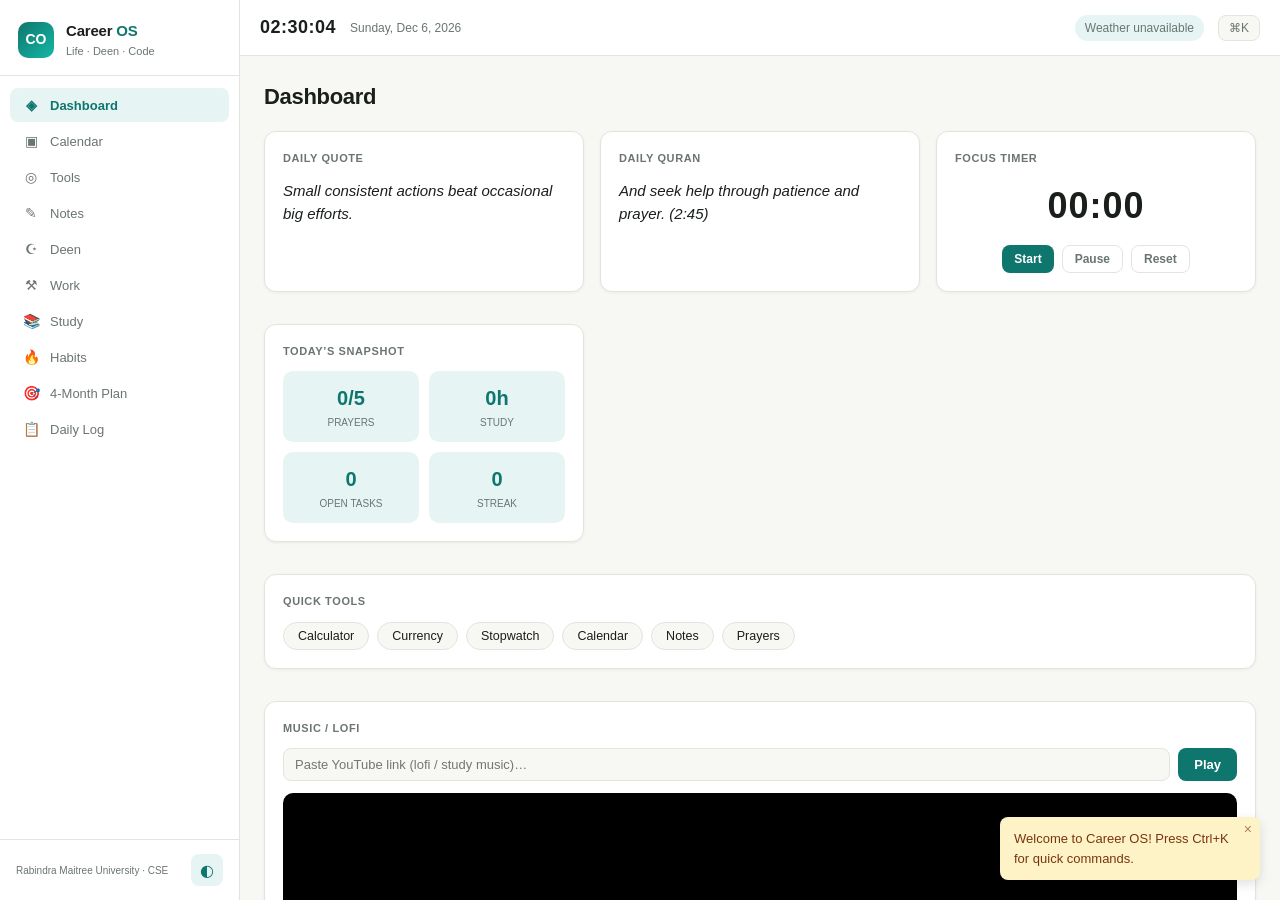
==== commit 7fd22a18: "Add files via upload" ====
--- a/index.html
+++ b/index.html
@@ -1,1154 +1,465 @@
 <!DOCTYPE html>
-<html>
+<html lang="en">
 <head>
-<meta charset="UTF-8">
-<meta name="viewport" content="width=device-width, initial-scale=1.0">
-<title>Career OS Tracker</title>
-<style>
-  * { box-sizing: border-box; }
-  body {
-    margin: 0;
-    font-family: -apple-system, BlinkMacSystemFont, 'Segoe UI', Roboto, sans-serif;
-    background: #FAFAF7;
-    color: #1C1C1E;
-  }
-  #app { max-width: 860px; margin: 0 auto; padding: 24px 20px 60px; }
-  .brand { display:flex; justify-content:space-between; align-items:center; margin-bottom: 18px; }
-  .brand h1 { font-size: 15px; font-weight: 700; margin:0; letter-spacing:0.2px; }
-  .brand h1 span { color:#0F766E; }
-  .brand .date { font-size: 11.5px; color:#8A9490; }
-  .tabs { display:flex; gap:4px; margin-bottom:18px; border-bottom:1px solid #E4E4DF; flex-wrap:wrap; }
-  .tab {
-    padding:8px 10px; font-size:11.5px; font-weight:600; color:#6B7570;
-    cursor:pointer; border-bottom:2px solid transparent; user-select:none; white-space:nowrap;
-  }
-  .tab.active { color:#0F766E; border-bottom-color:#0F766E; }
-  .view { display:none; }
-  .view.active { display:block; }
-  .card {
-    background:#fff; border:1px solid #E7E7E1; border-radius:12px;
-    padding:16px 18px; margin-bottom:14px;
-  }
-  .card h3 { font-size:13px; font-weight:700; margin:0 0 12px; color:#14201C; }
-  .card h3 .small { font-weight:500; }
-  .row { display:flex; gap:10px; margin-bottom:10px; flex-wrap:wrap; }
-  .field { flex:1; min-width:120px; }
-  .field label { display:block; font-size:11px; color:#6B7570; margin-bottom:4px; }
-  .field input[type=number], .field input[type=text], .field input[type=date], .field textarea {
-    width:100%; padding:7px 9px; border:1px solid #D8D8D2; border-radius:7px;
-    font-size:13px; background:#FCFCFA; font-family:inherit;
-  }
-  .field textarea { resize:vertical; min-height:60px; }
-  .field input:focus, .field textarea:focus { outline:none; border-color:#0F766E; }
-  .checkrow { display:flex; align-items:center; gap:8px; margin-bottom:8px; font-size:12.5px; }
-  .checkrow input { width:16px; height:16px; accent-color:#0F766E; }
-  button.primary {
-    background:#14201C; color:#fff; border:none; border-radius:8px;
-    padding:9px 16px; font-size:12.5px; font-weight:600; cursor:pointer;
-  }
-  button.primary:hover { background:#0F766E; }
-  button.primary:disabled { opacity:0.5; cursor:default; }
-  button.ghost {
-    background:none; border:1px solid #D8D8D2; border-radius:7px; color:#6B7570;
-    font-size:11.5px; padding:6px 10px; cursor:pointer;
-  }
-  button.ghost:hover { border-color:#0F766E; color:#0F766E; }
-  .kpi-grid { display:flex; gap:10px; flex-wrap:wrap; margin-bottom:14px; }
-  .kpi { flex:1; min-width:130px; background:#14201C; color:#fff; border-radius:10px; padding:12px 14px; }
-  .kpi .num { font-size:18px; font-weight:700; }
-  .kpi .lab { font-size:10px; color:#B7C4C0; text-transform:uppercase; letter-spacing:0.5px; margin-top:3px; }
-  .progress-row { display:flex; align-items:center; gap:8px; margin-bottom:9px; }
-  .progress-label { width:160px; font-size:11.5px; color:#333; flex-shrink:0; }
-  .progress-track { flex:1; height:8px; background:#ECECE6; border-radius:5px; overflow:hidden; }
-  .progress-fill { height:100%; background:linear-gradient(90deg,#0F766E,#14B8A6); }
-  .progress-pct { width:50px; text-align:right; font-size:11px; color:#666; flex-shrink:0; }
-  table.log { width:100%; border-collapse:collapse; font-size:11.5px; }
-  table.log th { text-align:left; font-size:10px; text-transform:uppercase; color:#8A9490; padding:6px 6px; border-bottom:1px solid #E4E4DF; }
-  table.log td { padding:6px 6px; border-bottom:1px solid #F0F0EB; }
-  .habit-grid { display:grid; grid-template-columns: repeat(auto-fill, minmax(150px,1fr)); gap:14px; }
-  .habit-col h4 { font-size:11.5px; margin:0 0 8px; color:#14201C; }
-  .habit-boxes { display:flex; flex-wrap:wrap; gap:3px; }
-  .hb { width:14px; height:14px; border-radius:3px; background:#ECECE6; }
-  .hb.on { background:#0F766E; }
-  .hb.islamic-on { background:#0B6E4F; }
-  .small { font-size:11px; color:#6B7570; }
-  .saved-msg { font-size:11.5px; color:#0F766E; margin-left:10px; opacity:0; transition:opacity 0.3s; }
-  .saved-msg.show { opacity:1; }
-  .empty { font-size:12px; color:#8A9490; padding:14px 0; text-align:center; }
-  select { padding:7px 9px; border:1px solid #D8D8D2; border-radius:7px; font-size:13px; background:#FCFCFA; }
-  .setup-banner {
-    background:#FDF6E7; border:1px solid #EFDDAF; border-radius:10px;
-    padding:14px 16px; margin-bottom:18px; font-size:12.5px; color:#6B4F0A;
-  }
-  .setup-banner code { background:#fff; padding:1px 5px; border-radius:4px; }
-  .subhead { font-size:11px; font-weight:700; text-transform:uppercase; letter-spacing:0.5px; color:#8A9490; margin:16px 0 8px; }
-  .subhead:first-child { margin-top:0; }
-
-  /* ---- Islamic module ---- */
-  .islamic-header {
-    background: linear-gradient(120deg,#0B4F3F,#0F766E 60%,#0B4F3F);
-    border-radius:12px; padding:16px 18px; margin-bottom:14px; color:#fff;
-    position:relative; overflow:hidden;
-  }
-  .islamic-header::after {
-    content:""; position:absolute; inset:0; opacity:0.16; pointer-events:none;
-    background-image: url("data:image/svg+xml;utf8,<svg xmlns='http://www.w3.org/2000/svg' width='60' height='60'><path d='M30 4 L36 24 L56 24 L40 36 L46 56 L30 44 L14 56 L20 36 L4 24 L24 24 Z' fill='none' stroke='%23E7D9A9' stroke-width='1'/></svg>");
-    background-size:60px 60px;
-  }
-  .islamic-header h2 { font-size:14px; margin:0 0 3px; font-weight:700; position:relative; }
-  .islamic-header .sub { font-size:11.5px; color:#CFE8DE; position:relative; }
-  .streak-badge {
-    display:inline-flex; align-items:center; gap:5px; background:rgba(255,255,255,0.14);
-    border-radius:20px; padding:4px 11px; font-size:11.5px; margin-top:8px; position:relative;
-  }
-  .prayer-grid { display:flex; gap:8px; flex-wrap:wrap; }
-  .prayer-btn {
-    flex:1; min-width:80px; text-align:center; padding:12px 6px; border-radius:10px;
-    border:1.5px solid #E1E7E4; background:#F7FAF9; cursor:pointer; user-select:none;
-    font-size:12px; font-weight:600; color:#4A5550; transition:all 0.15s;
-  }
-  .prayer-btn .mark { display:block; font-size:16px; margin-bottom:4px; }
-  .prayer-btn.on { background:#0B6E4F; border-color:#0B6E4F; color:#fff; }
-  .tasbih-wrap { text-align:center; padding:6px 0 4px; }
-  .tasbih-btn {
-    width:132px; height:132px; border-radius:50%; border:none; cursor:pointer;
-    background:radial-gradient(circle at 35% 30%,#14B08A,#0B4F3F); color:#fff;
-    font-size:30px; font-weight:700; margin:0 auto; display:flex; align-items:center; justify-content:center;
-    box-shadow:0 6px 18px rgba(11,79,63,0.25);
-  }
-  .tasbih-btn:active { transform:scale(0.96); }
-  .tasbih-label { font-size:11px; color:#8A9490; margin-top:8px; }
-  .tasbih-actions { display:flex; gap:8px; justify-content:center; margin-top:10px; }
-
-  /* ---- Lists (tasks / study / ideas / quran / milestones) ---- */
-  .list-add-row { display:flex; gap:8px; margin-bottom:12px; flex-wrap:wrap; }
-  .list-add-row input[type=text] { flex:2; min-width:140px; padding:8px 10px; border:1px solid #D8D8D2; border-radius:7px; font-size:13px; }
-  .list-add-row select { flex:1; min-width:100px; }
-  .list-items { list-style:none; margin:0; padding:0; }
-  .list-item {
-    display:flex; align-items:center; gap:10px; padding:8px 2px; border-bottom:1px solid #F0F0EB; font-size:13px;
-  }
-  .list-item:last-child { border-bottom:none; }
-  .list-item input[type=checkbox] { width:16px; height:16px; accent-color:#0F766E; flex-shrink:0; }
-  .list-item .txt { flex:1; }
-  .list-item .txt.done { text-decoration:line-through; color:#A3ACA7; }
-  .tag { font-size:10px; padding:2px 7px; border-radius:20px; background:#EEF3F1; color:#5B6A64; flex-shrink:0; white-space:nowrap; }
-  .list-item .del { background:none; border:none; color:#C9C9C2; cursor:pointer; font-size:14px; flex-shrink:0; }
-  .list-item .del:hover { color:#D85A30; }
-
-  /* ---- Social grid ---- */
-  .social-grid { display:grid; grid-template-columns: repeat(auto-fill, minmax(130px,1fr)); gap:10px; }
-  .social-field label { display:flex; align-items:center; gap:5px; font-size:11px; color:#6B7570; margin-bottom:4px; }
-  .social-field input { width:100%; padding:7px 9px; border:1px solid #D8D8D2; border-radius:7px; font-size:13px; }
-  table.social-table { width:100%; border-collapse:collapse; font-size:12px; }
-  table.social-table th { text-align:left; font-size:10px; text-transform:uppercase; color:#8A9490; padding:6px; border-bottom:1px solid #E4E4DF; }
-  table.social-table td { padding:6px; border-bottom:1px solid #F0F0EB; }
-</style>
+  <meta charset="UTF-8" />
+  <meta name="viewport" content="width=device-width, initial-scale=1.0" />
+  <meta name="theme-color" content="#0F766E" />
+  <meta name="description" content="Career OS — All-in-one life, deen, study & work dashboard" />
+  <link rel="manifest" href="manifest.json" />
+  <link rel="icon" href="data:image/svg+xml,<svg xmlns='http://www.w3.org/2000/svg' viewBox='0 0 100 100'><text y='.9em' font-size='90'>🎯</text></svg>" />
+  <title>Career OS</title>
+  <link rel="stylesheet" href="styles.css" />
 </head>
 <body>
-<div id="app">
-
-  <div class="brand">
-    <h1>CAREER <span>OS</span> &middot; Tracker</h1>
-    <div class="date" id="statusLabel"></div>
+  <div id="app">
+    <!-- SIDEBAR -->
+    <aside class="sidebar" id="sidebar">
+      <div class="sidebar-brand">
+        <div class="logo">CO</div>
+        <div>
+          <div class="brand-name">Career <span>OS</span></div>
+          <div class="brand-sub">Life · Deen · Code</div>
+        </div>
+      </div>
+
+      <nav class="nav">
+        <button class="nav-item active" data-view="dashboard"><span class="icon">◈</span> Dashboard</button>
+        <button class="nav-item" data-view="calendar"><span class="icon">▣</span> Calendar</button>
+        <button class="nav-item" data-view="tools"><span class="icon">◎</span> Tools</button>
+        <button class="nav-item" data-view="notes"><span class="icon">✎</span> Notes</button>
+        <button class="nav-item" data-view="deen"><span class="icon">☪</span> Deen</button>
+        <button class="nav-item" data-view="work"><span class="icon">⚒</span> Work</button>
+        <button class="nav-item" data-view="study"><span class="icon">📚</span> Study</button>
+        <button class="nav-item" data-view="habits"><span class="icon">🔥</span> Habits</button>
+        <button class="nav-item" data-view="plan"><span class="icon">🎯</span> 4-Month Plan</button>
+        <button class="nav-item" data-view="daily"><span class="icon">📋</span> Daily Log</button>
+      </nav>
+
+      <div class="sidebar-footer">
+        <div class="uni-badge">Rabindra Maitree University · CSE</div>
+        <button class="theme-btn" id="themeToggle" title="Toggle theme">◐</button>
+      </div>
+    </aside>
+
+    <!-- MAIN -->
+    <main class="main">
+      <!-- TOP BAR -->
+      <header class="topbar">
+        <div class="topbar-left">
+          <button class="menu-btn" id="menuBtn">☰</button>
+          <div class="live-clock" id="liveClock">--:--:--</div>
+          <div class="live-date" id="liveDate"></div>
+        </div>
+        <div class="topbar-right">
+          <div class="weather-mini" id="weatherMini">Loading weather…</div>
+          <button class="cmd-btn" id="cmdBtn" title="Command Palette (Ctrl+K)">⌘K</button>
+        </div>
+      </header>
+
+      <!-- VIEWS -->
+      <div class="content">
+        <!-- DASHBOARD -->
+        <section class="view active" id="view-dashboard">
+          <div class="page-title">Dashboard</div>
+          <div class="dash-grid">
+            <div class="card quote-card">
+              <div class="card-label">Daily Quote</div>
+              <p id="dailyQuote">Loading…</p>
+            </div>
+            <div class="card quran-card">
+              <div class="card-label">Daily Quran</div>
+              <p id="dailyQuran">Loading…</p>
+            </div>
+            <div class="card">
+              <div class="card-label">Focus Timer</div>
+              <div class="timer-display" id="dashFocusTime">25:00</div>
+              <div class="timer-controls">
+                <button class="btn sm" onclick="startFocus()">Start</button>
+                <button class="btn sm ghost" onclick="pauseFocus()">Pause</button>
+                <button class="btn sm ghost" onclick="resetFocus()">Reset</button>
+              </div>
+            </div>
+            <div class="card">
+              <div class="card-label">Today’s Snapshot</div>
+              <div class="kpi-row" id="dashKpis"></div>
+            </div>
+            <div class="card wide">
+              <div class="card-label">Quick Tools</div>
+              <div class="quick-tools">
+                <button class="tool-chip" onclick="switchView('tools')">Calculator</button>
+                <button class="tool-chip" onclick="switchView('tools')">Currency</button>
+                <button class="tool-chip" onclick="switchView('tools')">Stopwatch</button>
+                <button class="tool-chip" onclick="switchView('calendar')">Calendar</button>
+                <button class="tool-chip" onclick="switchView('notes')">Notes</button>
+                <button class="tool-chip" onclick="switchView('deen')">Prayers</button>
+              </div>
+            </div>
+            <div class="card wide">
+              <div class="card-label">Music / Lofi</div>
+              <div class="lofi-box">
+                <input type="text" id="ytLink" placeholder="Paste YouTube link (lofi / study music)…" />
+                <button class="btn" onclick="loadYoutube()">Play</button>
+              </div>
+              <div id="ytPlayer" class="yt-player"></div>
+            </div>
+          </div>
+        </section>
+
+        <!-- CALENDAR -->
+        <section class="view" id="view-calendar">
+          <div class="page-title">Calendar</div>
+          <div class="card">
+            <div class="cal-header">
+              <button class="btn ghost" onclick="changeMonth(-1)">‹</button>
+              <h2 id="calTitle">Month Year</h2>
+              <button class="btn ghost" onclick="changeMonth(1)">›</button>
+              <button class="btn sm" onclick="goToday()">Today</button>
+            </div>
+            <div class="cal-weekdays">
+              <span>Sun</span><span>Mon</span><span>Tue</span><span>Wed</span><span>Thu</span><span>Fri</span><span>Sat</span>
+            </div>
+            <div class="cal-grid" id="calGrid"></div>
+            <div class="cal-note" id="calNoteArea">
+              <div class="card-label">Selected day note</div>
+              <textarea id="calNoteInput" placeholder="Write something for this day…"></textarea>
+              <button class="btn sm" onclick="saveCalNote()">Save note</button>
+            </div>
+          </div>
+        </section>
+
+        <!-- TOOLS -->
+        <section class="view" id="view-tools">
+          <div class="page-title">Tools</div>
+          <div class="tools-grid">
+            <!-- Calculator -->
+            <div class="card">
+              <div class="card-label">Calculator</div>
+              <div class="calc">
+                <input type="text" id="calcDisplay" readonly value="0" />
+                <div class="calc-keys">
+                  <button onclick="calcInput('C')">C</button>
+                  <button onclick="calcInput('±')">±</button>
+                  <button onclick="calcInput('%')">%</button>
+                  <button class="op" onclick="calcInput('/')">÷</button>
+                  <button onclick="calcInput('7')">7</button>
+                  <button onclick="calcInput('8')">8</button>
+                  <button onclick="calcInput('9')">9</button>
+                  <button class="op" onclick="calcInput('*')">×</button>
+                  <button onclick="calcInput('4')">4</button>
+                  <button onclick="calcInput('5')">5</button>
+                  <button onclick="calcInput('6')">6</button>
+                  <button class="op" onclick="calcInput('-')">−</button>
+                  <button onclick="calcInput('1')">1</button>
+                  <button onclick="calcInput('2')">2</button>
+                  <button onclick="calcInput('3')">3</button>
+                  <button class="op" onclick="calcInput('+')">+</button>
+                  <button class="zero" onclick="calcInput('0')">0</button>
+                  <button onclick="calcInput('.')">.</button>
+                  <button class="eq" onclick="calcInput('=')">=</button>
+                </div>
+              </div>
+            </div>
+
+            <!-- Currency -->
+            <div class="card">
+              <div class="card-label">Currency Converter</div>
+              <div class="currency">
+                <div class="row">
+                  <input type="number" id="curAmount" value="1" min="0" step="any" />
+                  <select id="curFrom">
+                    <option value="USD">USD</option>
+                    <option value="BDT" selected>BDT</option>
+                    <option value="EUR">EUR</option>
+                    <option value="GBP">GBP</option>
+                    <option value="INR">INR</option>
+                    <option value="SAR">SAR</option>
+                  </select>
+                </div>
+                <div class="swap" onclick="swapCurrency()">⇅</div>
+                <div class="row">
+                  <input type="text" id="curResult" readonly />
+                  <select id="curTo">
+                    <option value="BDT">BDT</option>
+                    <option value="USD" selected>USD</option>
+                    <option value="EUR">EUR</option>
+                    <option value="GBP">GBP</option>
+                    <option value="INR">INR</option>
+                    <option value="SAR">SAR</option>
+                  </select>
+                </div>
+                <div class="cur-rate" id="curRate">Loading rates…</div>
+                <button class="btn sm" onclick="convertCurrency()">Convert</button>
+              </div>
+            </div>
+
+            <!-- Stopwatch -->
+            <div class="card">
+              <div class="card-label">Stopwatch</div>
+              <div class="timer-display" id="stopwatchDisplay">00:00:00</div>
+              <div class="timer-controls">
+                <button class="btn sm" id="swStartBtn" onclick="toggleStopwatch()">Start</button>
+                <button class="btn sm ghost" onclick="resetStopwatch()">Reset</button>
+                <button class="btn sm ghost" onclick="lapStopwatch()">Lap</button>
+              </div>
+              <ul class="laps" id="lapsList"></ul>
+            </div>
+
+            <!-- Focus / Pomodoro -->
+            <div class="card">
+              <div class="card-label">Focus Timer (Pomodoro)</div>
+              <div class="focus-modes">
+                <button class="mode active" data-min="25" onclick="setFocusMode(25,this)">25m</button>
+                <button class="mode" data-min="45" onclick="setFocusMode(45,this)">45m</button>
+                <button class="mode" data-min="60" onclick="setFocusMode(60,this)">60m</button>
+                <button class="mode" data-min="5" onclick="setFocusMode(5,this)">5m Break</button>
+              </div>
+              <div class="timer-display big" id="focusDisplay">25:00</div>
+              <div class="timer-controls">
+                <button class="btn" id="focusStartBtn" onclick="toggleFocus()">Start Focus</button>
+                <button class="btn ghost" onclick="resetFocus()">Reset</button>
+              </div>
+              <div class="focus-status" id="focusStatus">Ready to focus</div>
+            </div>
+
+            <!-- Alarm -->
+            <div class="card">
+              <div class="card-label">Alarm</div>
+              <div class="alarm-form">
+                <input type="time" id="alarmTime" />
+                <input type="text" id="alarmLabel" placeholder="Label (optional)" />
+                <button class="btn sm" onclick="setAlarm()">Set Alarm</button>
+              </div>
+              <ul class="alarm-list" id="alarmList"></ul>
+            </div>
+          </div>
+        </section>
+
+        <!-- NOTES -->
+        <section class="view" id="view-notes">
+          <div class="page-title">Notes</div>
+          <div class="notes-layout">
+            <div class="notes-sidebar">
+              <button class="btn full" onclick="newNote()">+ New Note</button>
+              <ul class="notes-list" id="notesList"></ul>
+            </div>
+            <div class="notes-editor card">
+              <input type="text" id="noteTitle" placeholder="Note title…" />
+              <textarea id="noteBody" placeholder="Write freely… (supports basic markdown feel)"></textarea>
+              <div class="note-actions">
+                <button class="btn sm" onclick="saveNote()">Save</button>
+                <button class="btn sm ghost danger" onclick="deleteNote()">Delete</button>
+                <span class="note-meta" id="noteMeta"></span>
+              </div>
+            </div>
+          </div>
+        </section>
+
+        <!-- DEEN -->
+        <section class="view" id="view-deen">
+          <div class="page-title">Deen</div>
+          <div class="islamic-header">
+            <h2>Today’s Deen</h2>
+            <p>Small consistent acts — that’s what the Prophet ﷺ loved most.</p>
+            <div class="streak-badge" id="prayerStreak">0 day streak · 0/5</div>
+          </div>
+          <div class="card">
+            <div class="card-label">Prayers</div>
+            <div class="prayer-grid" id="prayerGrid"></div>
+          </div>
+          <div class="card">
+            <div class="card-label">Tasbih</div>
+            <div class="tasbih-wrap">
+              <button class="tasbih-btn" id="tasbihBtn" onclick="tapTasbih(1)">0</button>
+              <div class="tasbih-label">SubhanAllah · Alhamdulillah · Allahu Akbar</div>
+              <div class="tasbih-actions">
+                <button class="btn sm ghost" onclick="tapTasbih(33)">+33</button>
+                <button class="btn sm ghost" onclick="tapTasbih(100)">+100</button>
+                <button class="btn sm ghost" onclick="resetTasbih()">Reset</button>
+              </div>
+            </div>
+          </div>
+          <div class="card">
+            <div class="card-label">Qur’an today</div>
+            <div class="row">
+              <div class="field">
+                <label>Pages</label>
+                <input type="number" id="q_pages" min="0" onchange="updateQuranQuick()" />
+              </div>
+              <div class="field">
+                <label>Minutes</label>
+                <input type="number" id="q_minutes" min="0" onchange="updateQuranQuick()" />
+              </div>
+            </div>
+            <label class="checkrow">
+              <input type="checkbox" id="q_dua" onchange="updateDuaQuick()" /> Dua / Islamic reading done
+            </label>
+          </div>
+          <div class="card">
+            <div class="card-label">Surahs I’m learning</div>
+            <div class="list-add">
+              <input type="text" id="quranNew" placeholder="e.g. Surah Al-Mulk" />
+              <button class="btn sm" onclick="addQuranItem()">Add</button>
+            </div>
+            <ul class="list-items" id="quranList"></ul>
+          </div>
+        </section>
+
+        <!-- WORK -->
+        <section class="view" id="view-work">
+          <div class="page-title">Work</div>
+          <div class="card">
+            <div class="card-label">Freelance / Dev To-Do</div>
+            <div class="list-add">
+              <input type="text" id="taskNew" placeholder="e.g. Send 3 Upwork proposals" />
+              <select id="taskPlatform">
+                <option>Fiverr</option><option>Upwork</option><option>LinkedIn</option><option>Client work</option><option>Other</option>
+              </select>
+              <button class="btn sm" onclick="addTask()">Add</button>
+            </div>
+            <ul class="list-items" id="taskList"></ul>
+          </div>
+          <div class="card">
+            <div class="card-label">Ideas Inbox</div>
+            <div class="list-add">
+              <input type="text" id="ideaNew" placeholder="Capture idea now…" />
+              <select id="ideaTag">
+                <option>Business</option><option>Content</option><option>Feature</option><option>Client</option><option>Other</option>
+              </select>
+              <button class="btn sm" onclick="addIdea()">Add</button>
+            </div>
+            <ul class="list-items" id="ideaList"></ul>
+          </div>
+        </section>
+
+        <!-- STUDY -->
+        <section class="view" id="view-study">
+          <div class="page-title">Study</div>
+          <div class="card">
+            <div class="card-label">Topics & Roadmap</div>
+            <div class="list-add">
+              <input type="text" id="studyNew" placeholder="e.g. Data Structures — Arrays" />
+              <button class="btn sm" onclick="addStudyItem()">Add</button>
+            </div>
+            <ul class="list-items" id="studyList"></ul>
+          </div>
+          <div class="card">
+            <div class="card-label">Skill Roadmap</div>
+            <ul class="list-items" id="skillList"></ul>
+          </div>
+        </section>
+
+        <!-- HABITS -->
+        <section class="view" id="view-habits">
+          <div class="page-title">Habits (30 days)</div>
+          <div class="card">
+            <div class="habit-grid" id="habitGrid"></div>
+          </div>
+        </section>
+
+        <!-- PLAN -->
+        <section class="view" id="view-plan">
+          <div class="page-title">4-Month Plan</div>
+          <div class="card">
+            <div class="row">
+              <div class="field">
+                <label>Plan title</label>
+                <input type="text" id="plan_title" placeholder="e.g. Life reset — Aug to Nov 2026" />
+              </div>
+              <div class="field">
+                <label>Target date</label>
+                <input type="date" id="plan_target" />
+              </div>
+            </div>
+            <div class="field">
+              <label>Vision</label>
+              <textarea id="plan_vision" placeholder="Where you want career, deen and life to be…"></textarea>
+            </div>
+            <button class="btn" onclick="savePlan()">Save Plan</button>
+            <div id="planCountdown" class="small muted"></div>
+          </div>
+          <div class="card">
+            <div class="card-label">Milestones</div>
+            <div class="list-add">
+              <input type="text" id="milestoneNew" placeholder="e.g. Land 2 recurring clients" />
+              <select id="milestoneMonth">
+                <option value="1">Month 1</option>
+                <option value="2">Month 2</option>
+                <option value="3">Month 3</option>
+                <option value="4">Month 4</option>
+              </select>
+              <button class="btn sm" onclick="addMilestone()">Add</button>
+            </div>
+            <div class="progress-row">
+              <div class="progress-label">Overall</div>
+              <div class="progress-track"><div class="progress-fill" id="planProgressFill" style="width:0%"></div></div>
+              <div class="progress-pct" id="planProgressPct">0%</div>
+            </div>
+            <ul class="list-items" id="milestoneList"></ul>
+          </div>
+        </section>
+
+        <!-- DAILY LOG -->
+        <section class="view" id="view-daily">
+          <div class="page-title">Daily Log</div>
+          <div class="card">
+            <div class="subhead">Deen</div>
+            <div class="row">
+              <div class="field"><label>Quran pages</label><input type="number" id="d_quranPages" min="0" /></div>
+              <div class="field"><label>Quran minutes</label><input type="number" id="d_quranMinutes" min="0" /></div>
+              <div class="field"><label>Zikr count</label><input type="number" id="d_zikr" min="0" /></div>
+            </div>
+            <label class="checkrow"><input type="checkbox" id="d_duaRead" /> Dua / Islamic reading done</label>
+
+            <div class="subhead">Work</div>
+            <div class="row">
+              <div class="field"><label>Coding study hours</label><input type="number" id="d_study" step="0.5" min="0" /></div>
+              <div class="field"><label>GitHub commits</label><input type="number" id="d_commits" min="0" /></div>
+              <div class="field"><label>Proposals sent</label><input type="number" id="d_proposals" min="0" /></div>
+            </div>
+            <label class="checkrow"><input type="checkbox" id="d_fiverrTouch" /> Fiverr / portfolio touch</label>
+            <label class="checkrow"><input type="checkbox" id="d_marketing" /> Marketing block done</label>
+
+            <div class="subhead">Study & Health</div>
+            <div class="row">
+              <div class="field"><label>Job-exam study hours</label><input type="number" id="d_gov" step="0.5" min="0" /></div>
+              <div class="field"><label>English (min)</label><input type="number" id="d_english" min="0" /></div>
+              <div class="field"><label>Exercise (min)</label><input type="number" id="d_exercise" min="0" /></div>
+            </div>
+
+            <div class="subhead">Money (BDT)</div>
+            <div class="row">
+              <div class="field"><label>Income today</label><input type="number" id="d_income" min="0" /></div>
+              <div class="field"><label>Expenses today</label><input type="number" id="d_expenses" min="0" /></div>
+            </div>
+
+            <button class="btn" onclick="saveDaily()">Save Today’s Log</button>
+            <span class="saved-msg" id="savedMsg">Saved</span>
+          </div>
+          <div class="card">
+            <div class="card-label">Recent days</div>
+            <div id="recentLog"></div>
+          </div>
+        </section>
+      </div>
+    </main>
   </div>
 
-  <div id="setupBanner" style="display:none;" class="setup-banner">
-    Not connected yet. Open this file, find the <code>SUPABASE_URL</code> and <code>SUPABASE_KEY</code>
-    lines near the bottom, and paste in your project's values from Supabase &rarr; Project Settings &rarr; API.
-  </div>
-
-  <div class="tabs">
-    <div class="tab active" data-view="daily">Daily</div>
-    <div class="tab" data-view="islamic">Deen</div>
-    <div class="tab" data-view="work">Work</div>
-    <div class="tab" data-view="ideas">Ideas</div>
-    <div class="tab" data-view="study">Study</div>
-    <div class="tab" data-view="plan">4-Month Plan</div>
-    <div class="tab" data-view="weekly">Weekly</div>
-    <div class="tab" data-view="monthly">Monthly</div>
-    <div class="tab" data-view="habits">Habits</div>
-    <div class="tab" data-view="dashboard">Dashboard</div>
-  </div>
-
-  <!-- DAILY -->
-  <div class="view active" id="view-daily">
-    <div class="card">
-      <h3>Today's log <span class="small">— fill once, save once</span></h3>
-
-      <div class="subhead">Deen</div>
-      <div class="row">
-        <div class="field"><label>Quran pages read</label><input type="number" id="d_quranPages" min="0"></div>
-        <div class="field"><label>Quran minutes</label><input type="number" id="d_quranMinutes" min="0"></div>
-        <div class="field"><label>Zikr count</label><input type="number" id="d_zikr" min="0"></div>
-      </div>
-      <div class="checkrow"><input type="checkbox" id="d_duaRead"> <label for="d_duaRead">Dua / islamic reading done</label></div>
-      <div class="small" style="margin-bottom:10px;">Prayer toggles + tasbih live on the <b>Deen</b> tab. Social posting lives on the <b>Work</b> tab. Both auto-save instantly.</div>
-
-      <div class="subhead">Work</div>
-      <div class="row">
-        <div class="field"><label>Coding study hours</label><input type="number" id="d_study" step="0.5" min="0"></div>
-        <div class="field"><label>GitHub commits</label><input type="number" id="d_commits" min="0"></div>
-        <div class="field"><label>Fiverr/Upwork proposals</label><input type="number" id="d_proposals" min="0"></div>
-      </div>
-      <div class="checkrow"><input type="checkbox" id="d_fiverrTouch"> <label for="d_fiverrTouch">Fiverr/portfolio touch done</label></div>
-      <div class="checkrow"><input type="checkbox" id="d_marketing"> <label for="d_marketing">Full marketing block done</label></div>
-
-      <div class="subhead">Study</div>
-      <div class="row">
-        <div class="field"><label>Job-exam study hours</label><input type="number" id="d_gov" step="0.5" min="0"></div>
-        <div class="field"><label>English practice (min)</label><input type="number" id="d_english" min="0"></div>
-        <div class="field"></div>
-      </div>
-
-      <div class="subhead">Health &amp; money</div>
-      <div class="row">
-        <div class="field"><label>Exercise (min)</label><input type="number" id="d_exercise" min="0"></div>
-        <div class="field"><label>Income today (BDT)</label><input type="number" id="d_income" min="0"></div>
-        <div class="field"><label>Expenses today (BDT)</label><input type="number" id="d_expenses" min="0"></div>
-      </div>
-
-      <div style="margin-top:8px; display:flex; align-items:center;">
-        <button class="primary" id="saveBtn" onclick="saveDaily()">Save today's log</button>
-        <span class="saved-msg" id="savedMsg">Synced</span>
-      </div>
-    </div>
-
-    <div class="card">
-      <h3>Recent days</h3>
-      <div id="recentLog"><div class="empty">No entries yet — save your first log above.</div></div>
+  <!-- COMMAND PALETTE -->
+  <div class="cmd-overlay" id="cmdOverlay">
+    <div class="cmd-box">
+      <input type="text" id="cmdInput" placeholder="Type a command or search…" autocomplete="off" />
+      <ul id="cmdResults"></ul>
     </div>
   </div>
 
-  <!-- ISLAMIC / DEEN -->
-  <div class="view" id="view-islamic">
-    <div class="islamic-header">
-      <h2>Today's deen</h2>
-      <div class="sub">Small, consistent acts — that's what the Prophet &#65018; loved most.</div>
-      <div class="streak-badge" id="prayerStreak">0 day streak · 5/5</div>
-    </div>
-
-    <div class="card">
-      <h3>Prayers</h3>
-      <div class="prayer-grid" id="prayerGrid"></div>
-    </div>
-
-    <div class="card">
-      <h3>Tasbih counter <span class="small">— taps today, synced to your daily log</span></h3>
-      <div class="tasbih-wrap">
-        <button class="tasbih-btn" id="tasbihBtn" onclick="tapTasbih(1)">0</button>
-        <div class="tasbih-label">SubhanAllah &middot; Alhamdulillah &middot; Allahu Akbar</div>
-        <div class="tasbih-actions">
-          <button class="ghost" onclick="tapTasbih(33)">+33</button>
-          <button class="ghost" onclick="tapTasbih(100)">+100</button>
-          <button class="ghost" onclick="resetTasbih()">Reset</button>
-        </div>
-      </div>
-    </div>
-
-    <div class="card">
-      <h3>Qur'an</h3>
-      <div class="row">
-        <div class="field"><label>Pages today</label><input type="number" id="q_pages" min="0" onchange="updateQuranQuick()"></div>
-        <div class="field"><label>Minutes today</label><input type="number" id="q_minutes" min="0" onchange="updateQuranQuick()"></div>
-      </div>
-      <div class="checkrow"><input type="checkbox" id="q_dua" onchange="updateDuaQuick()"> <label for="q_dua">Dua / islamic reading done today</label></div>
-    </div>
-
-    <div class="card">
-      <h3>Surahs I'm learning</h3>
-      <div class="list-add-row">
-        <input type="text" id="quranNew" placeholder="e.g. Surah Al-Mulk">
-        <button class="primary" onclick="addQuranItem()">Add</button>
-      </div>
-      <ul class="list-items" id="quranList"></ul>
-    </div>
-  </div>
-
-  <!-- WORK -->
-  <div class="view" id="view-work">
-    <div class="card">
-      <h3>Freelance / dev to-do list</h3>
-      <div class="list-add-row">
-        <input type="text" id="taskNew" placeholder="e.g. Send 3 Upwork proposals">
-        <select id="taskPlatform">
-          <option>Fiverr</option><option>Upwork</option><option>LinkedIn</option><option>Client work</option><option>Other</option>
-        </select>
-        <button class="primary" onclick="addTask()">Add</button>
-      </div>
-      <ul class="list-items" id="taskList"></ul>
-    </div>
-
-    <div class="card">
-      <h3>Today's social &amp; outreach <span class="small">— posts / messages sent, auto-saves</span></h3>
-      <div class="social-grid" id="socialGrid"></div>
-    </div>
-
-    <div class="card">
-      <h3>Social posting — this week / this month</h3>
-      <div id="socialStatsTable"></div>
-    </div>
-  </div>
-
-  <!-- IDEAS -->
-  <div class="view" id="view-ideas">
-    <div class="card">
-      <h3>Idea inbox <span class="small">— capture it now, sort it later</span></h3>
-      <div class="list-add-row">
-        <input type="text" id="ideaNew" placeholder="Whatever just came to mind...">
-        <select id="ideaTag">
-          <option>Business idea</option><option>Content idea</option><option>Feature idea</option><option>Client idea</option><option>Other</option>
-        </select>
-        <button class="primary" onclick="addIdea()">Add</button>
-      </div>
-      <div class="small" style="margin-bottom:10px;">Check the box once you've acted on an idea or decided to shelve it — it stays in the list, just marked done.</div>
-      <ul class="list-items" id="ideaList"></ul>
-    </div>
-  </div>
-
-  <!-- STUDY -->
-  <div class="view" id="view-study">
-    <div class="card">
-      <h3>Job-exam / engineering study topics</h3>
-      <div class="list-add-row">
-        <input type="text" id="studyNew" placeholder="e.g. Thermodynamics — chapter 4">
-        <button class="primary" onclick="addStudyItem()">Add</button>
-      </div>
-      <ul class="list-items" id="studyList"></ul>
-    </div>
-
-    <div class="card">
-      <h3>Skill roadmap <span class="small">— Shopify Liquid &rarr; JS &rarr; TS &rarr; Node.js &rarr; AI automation</span></h3>
-      <ul class="list-items" id="skillList"></ul>
-    </div>
-
-    <div class="card">
-      <h3>Study hours this week / month</h3>
-      <div id="studyStats" class="small"></div>
-    </div>
-  </div>
-
-  <!-- 4-MONTH PLAN -->
-  <div class="view" id="view-plan">
-    <div class="card">
-      <h3>Your next 4 months</h3>
-      <div class="row">
-        <div class="field"><label>Plan title</label><input type="text" id="plan_title" placeholder="e.g. Life reset — Aug to Nov 2026"></div>
-        <div class="field"><label>Target date</label><input type="date" id="plan_target"></div>
-      </div>
-      <div class="field" style="margin-bottom:10px;">
-        <label>Vision — what does "done" look like</label>
-        <textarea id="plan_vision" placeholder="Where you want your career, deen, and life to be in 4 months..."></textarea>
-      </div>
-      <button class="primary" onclick="savePlan()">Save plan</button>
-      <span class="saved-msg" id="savedMsgPlan">Synced</span>
-      <div id="planCountdown" class="small" style="margin-top:10px;"></div>
-    </div>
-
-    <div class="card">
-      <h3>Milestones</h3>
-      <div class="list-add-row">
-        <input type="text" id="milestoneNew" placeholder="e.g. Land 2 recurring Upwork clients">
-        <select id="milestoneMonth">
-          <option value="1">Month 1</option><option value="2">Month 2</option><option value="3">Month 3</option><option value="4">Month 4</option>
-        </select>
-        <button class="primary" onclick="addMilestone()">Add</button>
-      </div>
-      <div class="progress-row">
-        <div class="progress-label">Overall progress</div>
-        <div class="progress-track"><div class="progress-fill" id="planProgressFill" style="width:0%"></div></div>
-        <div class="progress-pct" id="planProgressPct">0%</div>
-      </div>
-      <ul class="list-items" id="milestoneList"></ul>
-    </div>
-  </div>
-
-  <!-- WEEKLY -->
-  <div class="view" id="view-weekly">
-    <div class="card">
-      <h3>This week (last 7 days) vs. target</h3>
-      <div id="weeklyBars"></div>
-    </div>
-    <div class="card">
-      <h3>Weekly totals</h3>
-      <div id="weeklyTotals" class="small"></div>
-    </div>
-  </div>
-
-  <!-- MONTHLY -->
-  <div class="view" id="view-monthly">
-    <div class="card">
-      <h3>This month (last 30 days)</h3>
-      <div id="monthlyStats"></div>
-    </div>
-    <div class="card">
-      <h3>Income vs. expenses</h3>
-      <div id="moneyStats" class="small"></div>
-    </div>
-  </div>
-
-  <!-- HABITS -->
-  <div class="view" id="view-habits">
-    <div class="card">
-      <h3>30-day habit grid <span class="small">(auto-filled from your daily logs)</span></h3>
-      <div class="habit-grid" id="habitGrid"></div>
-    </div>
-  </div>
-
-  <!-- DASHBOARD -->
-  <div class="view" id="view-dashboard">
-    <div class="card">
-      <h3>Career state <span class="small">(edit anytime)</span></h3>
-      <div class="row">
-        <div class="field"><label>Current level (1&ndash;5)</label><input type="text" id="cfg_level"></div>
-        <div class="field"><label>Current quarter</label>
-          <select id="cfg_quarter">
-            <option>Q1</option><option>Q2</option><option>Q3</option><option>Q4</option>
-          </select>
-        </div>
-        <div class="field"><label>Current focus skill</label><input type="text" id="cfg_skill"></div>
-      </div>
-      <div class="row">
-        <div class="field"><label>Current project</label><input type="text" id="cfg_project"></div>
-        <div class="field"><label>Weekly goal</label><input type="text" id="cfg_weekly"></div>
-        <div class="field"><label>Monthly goal</label><input type="text" id="cfg_monthly"></div>
-      </div>
-      <button class="primary" onclick="saveConfig()">Save</button>
-      <span class="saved-msg" id="savedMsgCfg">Synced</span>
-    </div>
-
-    <div class="card">
-      <h3>Progress</h3>
-      <div class="kpi-grid" id="kpiGrid"></div>
-      <div class="kpi-grid" id="kpiGrid2"></div>
-      <div class="kpi-grid" id="kpiGrid3"></div>
-      <div id="dashProgress"></div>
-    </div>
-  </div>
-
-</div>
-
-<script>
-/* =======================================================
-   CONNECT YOUR DATABASE — replace these two lines
-   Find them in Supabase: Project Settings -> API
-   ======================================================= */
-const SUPABASE_URL = 'https://frehsfpmrlfczmwprmud.supabase.co';
-const SUPABASE_KEY = 'sb_publishable_cE6mGG-E7ahRgAYd9uF0MA_hYkVDi8e';
-/* ======================================================= */
-
-const isConfigured = !SUPABASE_URL.includes('YOUR-PROJECT') && !SUPABASE_KEY.includes('YOUR-ANON');
-
-const PRAYERS = [
-  { key:'fajr', label:'Fajr', mark:'☾' },
-  { key:'dhuhr', label:'Dhuhr', mark:'☀' },
-  { key:'asr', label:'Asr', mark:'☀' },
-  { key:'maghrib', label:'Maghrib', mark:'☀' },
-  { key:'isha', label:'Isha', mark:'☾' }
-];
-const DEFAULT_SKILLS = [
-  'Shopify Liquid', 'JavaScript', 'TypeScript', 'Node.js', 'AI automation (n8n & LLM APIs)'
-];
-const SOCIAL_PLATFORMS = [
-  { key:'instagram', label:'Instagram' },
-  { key:'facebook', label:'Facebook' },
-  { key:'whatsapp', label:'WhatsApp' },
-  { key:'emails', label:'Emails' },
-  { key:'linkedin', label:'LinkedIn' },
-  { key:'x', label:'X' },
-  { key:'youtube', label:'YouTube' },
-  { key:'tiktok', label:'TikTok' }
-];
-
-const todayStr = () => {
-  const d = new Date();
-  return d.getFullYear() + '-' + String(d.getMonth()+1).padStart(2,'0') + '-' + String(d.getDate()).padStart(2,'0');
-};
-document.getElementById('statusLabel').textContent = new Date().toLocaleDateString('en-US', { weekday:'long', month:'short', day:'numeric' });
-
-let entries = {};
-let config = { level:'', quarter:'Q1', skill:'', project:'', weekly:'', monthly:'' };
-let tasks = [];
-let study = [];
-let skills = null;
-let quran = [];
-let ideas = [];
-let milestones = [];
-let plan = { title:'', target:'', vision:'' };
-let tasbihSaveTimer = null;
-let socialSaveTimer = null;
-
-function headers() {
-  return {
-    apikey: SUPABASE_KEY,
-    Authorization: 'Bearer ' + SUPABASE_KEY,
-    'Content-Type': 'application/json'
-  };
-}
-
-async function dbLoad(id) {
-  const res = await fetch(`${SUPABASE_URL}/rest/v1/tracker_data?id=eq.${id}&select=payload`, { headers: headers() });
-  if (!res.ok) throw new Error('load failed');
-  const rows = await res.json();
-  return rows[0] ? rows[0].payload : null;
-}
-
-async function dbSave(id, payload) {
-  const res = await fetch(`${SUPABASE_URL}/rest/v1/tracker_data`, {
-    method: 'POST',
-    headers: { ...headers(), Prefer: 'resolution=merge-duplicates' },
-    body: JSON.stringify({ id, payload, updated_at: new Date().toISOString() })
-  });
-  if (!res.ok) throw new Error('save failed');
-}
-
-function newId() { return Date.now().toString(36) + Math.random().toString(36).slice(2,6); }
-
-async function loadAll() {
-  if (!isConfigured) {
-    document.getElementById('setupBanner').style.display = 'block';
-    document.getElementById('saveBtn').disabled = true;
-    skills = DEFAULT_SKILLS.map(t => ({ id:newId(), text:t, done:false }));
-    renderEverything();
-    return;
-  }
-  try {
-    entries = (await dbLoad('entries')) || {};
-    config = (await dbLoad('config')) || config;
-    tasks = (await dbLoad('tasks')) || [];
-    study = (await dbLoad('study')) || [];
-    quran = (await dbLoad('quran')) || [];
-    ideas = (await dbLoad('ideas')) || [];
-    milestones = (await dbLoad('milestones')) || [];
-    plan = (await dbLoad('plan')) || plan;
-    skills = await dbLoad('skills');
-    if (!skills) {
-      skills = DEFAULT_SKILLS.map(t => ({ id:newId(), text:t, done:false }));
-      await dbSave('skills', skills);
+  <!-- STICKY NOTES CONTAINER -->
+  <div id="stickyContainer"></div>
+
+  <script src="app.js"></script>
+  <script>
+    if ('serviceWorker' in navigator) {
+      navigator.serviceWorker.register('sw.js').catch(() => {});
     }
-  } catch (e) {
-    console.error(e);
-    document.getElementById('setupBanner').style.display = 'block';
-    document.getElementById('setupBanner').textContent = 'Could not reach the database. Check your Supabase URL/key and that the table exists.';
-    if (!skills) skills = DEFAULT_SKILLS.map(t => ({ id:newId(), text:t, done:false }));
-  }
-  renderEverything();
-}
-
-function renderEverything() {
-  populateTodayForm();
-  populateConfigForm();
-  populatePlanForm();
-  renderRecent();
-  renderWeekly();
-  renderMonthly();
-  renderHabits();
-  renderDashboard();
-  renderPrayerGrid();
-  renderTasbih();
-  renderQuranQuickFields();
-  renderQuranList();
-  renderTaskList();
-  renderSocialGrid();
-  renderSocialStats();
-  renderIdeaList();
-  renderStudyList();
-  renderSkillList();
-  renderStudyStats();
-  renderMilestoneList();
-  renderPlanProgress();
-}
-
-function todayEntry() {
-  if (!entries[todayStr()]) entries[todayStr()] = {};
-  if (!entries[todayStr()].social) entries[todayStr()].social = {};
-  return entries[todayStr()];
-}
-
-function socialSum(days, key) {
-  return days.reduce((s,k)=> s + ((entries[k] && entries[k].social && entries[k].social[key]) || 0), 0);
-}
-
-function populateTodayForm() {
-  const t = entries[todayStr()] || {};
-  document.getElementById('d_quranPages').value = t.quranPages || '';
-  document.getElementById('d_quranMinutes').value = t.quranMinutes || '';
-  document.getElementById('d_zikr').value = t.zikr || '';
-  document.getElementById('d_duaRead').checked = !!t.duaRead;
-  document.getElementById('d_study').value = t.study || '';
-  document.getElementById('d_commits').value = t.commits || '';
-  document.getElementById('d_proposals').value = t.proposals || '';
-  document.getElementById('d_fiverrTouch').checked = !!t.fiverrTouch;
-  document.getElementById('d_marketing').checked = !!t.marketing;
-  document.getElementById('d_gov').value = t.gov || '';
-  document.getElementById('d_english').value = t.english || '';
-  document.getElementById('d_exercise').value = t.exercise || '';
-  document.getElementById('d_income').value = t.income || '';
-  document.getElementById('d_expenses').value = t.expenses || '';
-}
-
-function populateConfigForm() {
-  document.getElementById('cfg_level').value = config.level || '';
-  document.getElementById('cfg_quarter').value = config.quarter || 'Q1';
-  document.getElementById('cfg_skill').value = config.skill || '';
-  document.getElementById('cfg_project').value = config.project || '';
-  document.getElementById('cfg_weekly').value = config.weekly || '';
-  document.getElementById('cfg_monthly').value = config.monthly || '';
-}
-
-function populatePlanForm() {
-  document.getElementById('plan_title').value = plan.title || '';
-  document.getElementById('plan_target').value = plan.target || '';
-  document.getElementById('plan_vision').value = plan.vision || '';
-}
-
-async function saveDaily() {
-  const t = todayEntry();
-  Object.assign(t, {
-    quranPages: parseInt(document.getElementById('d_quranPages').value) || 0,
-    quranMinutes: parseInt(document.getElementById('d_quranMinutes').value) || 0,
-    zikr: parseInt(document.getElementById('d_zikr').value) || 0,
-    duaRead: document.getElementById('d_duaRead').checked,
-    study: parseFloat(document.getElementById('d_study').value) || 0,
-    commits: parseInt(document.getElementById('d_commits').value) || 0,
-    proposals: parseInt(document.getElementById('d_proposals').value) || 0,
-    fiverrTouch: document.getElementById('d_fiverrTouch').checked,
-    marketing: document.getElementById('d_marketing').checked,
-    gov: parseFloat(document.getElementById('d_gov').value) || 0,
-    english: parseInt(document.getElementById('d_english').value) || 0,
-    exercise: parseInt(document.getElementById('d_exercise').value) || 0,
-    income: parseFloat(document.getElementById('d_income').value) || 0,
-    expenses: parseFloat(document.getElementById('d_expenses').value) || 0,
-    fajr: !!t.fajr, dhuhr: !!t.dhuhr, asr: !!t.asr, maghrib: !!t.maghrib, isha: !!t.isha,
-    social: t.social || {}
-  });
-  try {
-    await dbSave('entries', entries);
-    flash('savedMsg');
-  } catch(e) { alert('Could not sync — check your internet connection and Supabase setup.'); }
-  renderEverything();
-}
-
-async function saveConfig() {
-  config = {
-    level: document.getElementById('cfg_level').value,
-    quarter: document.getElementById('cfg_quarter').value,
-    skill: document.getElementById('cfg_skill').value,
-    project: document.getElementById('cfg_project').value,
-    weekly: document.getElementById('cfg_weekly').value,
-    monthly: document.getElementById('cfg_monthly').value
-  };
-  try {
-    await dbSave('config', config);
-    flash('savedMsgCfg');
-  } catch(e) { alert('Could not sync — check your internet connection and Supabase setup.'); }
-  renderDashboard();
-}
-
-async function savePlan() {
-  plan = {
-    title: document.getElementById('plan_title').value,
-    target: document.getElementById('plan_target').value,
-    vision: document.getElementById('plan_vision').value
-  };
-  try {
-    await dbSave('plan', plan);
-    flash('savedMsgPlan');
-  } catch(e) { alert('Could not sync — check your internet connection and Supabase setup.'); }
-  renderPlanProgress();
-}
-
-function flash(id) {
-  const msg = document.getElementById(id);
-  msg.classList.add('show');
-  setTimeout(()=>msg.classList.remove('show'), 1500);
-}
-
-function lastNDays(n) {
-  const days = [];
-  const d = new Date();
-  for (let i=0;i<n;i++) {
-    const dd = new Date(d);
-    dd.setDate(d.getDate()-i);
-    const key = dd.getFullYear() + '-' + String(dd.getMonth()+1).padStart(2,'0') + '-' + String(dd.getDate()).padStart(2,'0');
-    days.push(key);
-  }
-  return days.reverse();
-}
-
-function sumField(days, field) {
-  return days.reduce((s,k)=> s + ((entries[k] && entries[k][field]) || 0), 0);
-}
-
-function allPrayers(k) {
-  const t = entries[k];
-  return !!(t && t.fajr && t.dhuhr && t.asr && t.maghrib && t.isha);
-}
-
-function anySocial(k) {
-  const t = entries[k];
-  if (!t || !t.social) return false;
-  return Object.values(t.social).some(v => v > 0);
-}
-
-function prayerStreakDays() {
-  let streak = 0;
-  const d = new Date();
-  for (let i=0;i<365;i++) {
-    const dd = new Date(d);
-    dd.setDate(d.getDate()-i);
-    const key = dd.getFullYear() + '-' + String(dd.getMonth()+1).padStart(2,'0') + '-' + String(dd.getDate()).padStart(2,'0');
-    if (allPrayers(key)) { streak++; } else {
-      if (i === 0) continue;
-      break;
-    }
-  }
-  return streak;
-}
-
-/* ---------- Daily / recent ---------- */
-function renderRecent() {
-  const days = lastNDays(7).reverse();
-  const withData = days.filter(k => entries[k]);
-  const el = document.getElementById('recentLog');
-  if (withData.length === 0) { el.innerHTML = '<div class="empty">No entries yet — save your first log above.</div>'; return; }
-  let html = '<table class="log"><tr><th>Date</th><th>Study</th><th>Gov</th><th>Prayers</th><th>Social</th><th>Income</th></tr>';
-  withData.forEach(k => {
-    const t = entries[k];
-    const p = [t.fajr,t.dhuhr,t.asr,t.maghrib,t.isha].filter(Boolean).length;
-    const socialTotal = t.social ? Object.values(t.social).reduce((a,b)=>a+(b||0),0) : 0;
-    html += `<tr><td>${k.slice(5)}</td><td>${t.study||0}h</td><td>${t.gov||0}h</td><td>${p}/5</td><td>${socialTotal}</td><td>${t.income||0}</td></tr>`;
-  });
-  html += '</table>';
-  el.innerHTML = html;
-}
-
-/* ---------- Weekly / Monthly ---------- */
-function renderWeekly() {
-  const days = lastNDays(7);
-  const socialTotal7 = SOCIAL_PLATFORMS.reduce((s,p)=>s+socialSum(days,p.key),0);
-  const bars = [
-    ['Coding study hours', sumField(days,'study'), 28, 'h'],
-    ['Fiverr/Upwork proposals', sumField(days,'proposals'), 15, ''],
-    ["Qur'an minutes", sumField(days,'quranMinutes'), 210, 'm'],
-    ['Social posts (all platforms)', socialTotal7, 35, '']
-  ];
-  let html = '';
-  bars.forEach(([label,val,target,unit]) => {
-    const pct = Math.min(100, Math.round((val/target)*100));
-    html += `<div class="progress-row"><div class="progress-label">${label}</div><div class="progress-track"><div class="progress-fill" style="width:${pct}%"></div></div><div class="progress-pct">${val}${unit}/${target}${unit}</div></div>`;
-  });
-  document.getElementById('weeklyBars').innerHTML = html;
-  const fullPrayerDays = days.filter(allPrayers).length;
-  document.getElementById('weeklyTotals').innerHTML = `
-    GitHub commits: <b>${sumField(days,'commits')}</b> &middot;
-    Gov-exam study: <b>${sumField(days,'gov')}h</b> &middot;
-    Exercise: <b>${sumField(days,'exercise')} min</b> &middot;
-    Marketing blocks done: <b>${days.filter(k=>entries[k]&&entries[k].marketing).length}/7</b><br>
-    5/5 prayer days: <b>${fullPrayerDays}/7</b> &middot;
-    Zikr total: <b>${sumField(days,'zikr')}</b>
-  `;
-}
-
-function renderMonthly() {
-  const days = lastNDays(30);
-  const income = sumField(days,'income');
-  const expenses = sumField(days,'expenses');
-  const socialTotal30 = SOCIAL_PLATFORMS.reduce((s,p)=>s+socialSum(days,p.key),0);
-  document.getElementById('monthlyStats').innerHTML = `
-    <div class="kpi-grid">
-      <div class="kpi"><div class="num">${sumField(days,'study')}h</div><div class="lab">Study hours</div></div>
-      <div class="kpi"><div class="num">${sumField(days,'commits')}</div><div class="lab">GitHub commits</div></div>
-      <div class="kpi"><div class="num">${sumField(days,'proposals')}</div><div class="lab">Proposals</div></div>
-      <div class="kpi"><div class="num">${socialTotal30}</div><div class="lab">Social posts</div></div>
-    </div>
-    <div class="kpi-grid">
-      <div class="kpi"><div class="num">${days.filter(allPrayers).length}/30</div><div class="lab">Full prayer days</div></div>
-      <div class="kpi"><div class="num">${sumField(days,'quranMinutes')}m</div><div class="lab">Qur'an time</div></div>
-      <div class="kpi"><div class="num">${sumField(days,'zikr')}</div><div class="lab">Zikr count</div></div>
-      <div class="kpi"><div class="num">${sumField(days,'gov')}h</div><div class="lab">Job-exam study</div></div>
-    </div>`;
-  document.getElementById('moneyStats').innerHTML = `
-    Income (30d): <b>${income.toLocaleString()} BDT</b> &middot;
-    Expenses (30d): <b>${expenses.toLocaleString()} BDT</b> &middot;
-    Net: <b>${(income-expenses).toLocaleString()} BDT</b>
-  `;
-}
-
-/* ---------- Habits ---------- */
-function renderHabits() {
-  const days = lastNDays(30);
-  const cols = [
-    ['Study block', k => entries[k] && entries[k].study > 0, ''],
-    ['Marketing block', k => entries[k] && entries[k].marketing, ''],
-    ['Social posted', k => anySocial(k), ''],
-    ['Exercise', k => entries[k] && entries[k].exercise > 0, ''],
-    ['5 prayers', k => allPrayers(k), 'islamic-on'],
-    ["Qur'an", k => entries[k] && (entries[k].quranMinutes>0 || entries[k].quranPages>0), 'islamic-on']
-  ];
-  let html = '';
-  cols.forEach(([label, test, extraClass]) => {
-    html += `<div class="habit-col"><h4>${label}</h4><div class="habit-boxes">`;
-    days.forEach(k => {
-      html += `<div class="hb ${test(k) ? 'on '+extraClass : ''}"></div>`;
-    });
-    html += '</div></div>';
-  });
-  document.getElementById('habitGrid').innerHTML = html;
-}
-
-/* ---------- Dashboard ---------- */
-function renderDashboard() {
-  const days30 = lastNDays(30);
-  const days7 = lastNDays(7);
-  document.getElementById('kpiGrid').innerHTML = `
-    <div class="kpi"><div class="num">${config.level||'&ndash;'}</div><div class="lab">Current level</div></div>
-    <div class="kpi"><div class="num">${config.quarter||'&ndash;'}</div><div class="lab">Current quarter</div></div>
-    <div class="kpi"><div class="num" style="font-size:13px;">${config.skill||'&ndash;'}</div><div class="lab">Focus skill</div></div>
-    <div class="kpi"><div class="num" style="font-size:13px;">${config.project||'&ndash;'}</div><div class="lab">Current project</div></div>
-  `;
-  const openTasks = tasks.filter(x=>!x.done).length;
-  const openStudy = study.filter(x=>!x.done).length;
-  const memorized = quran.filter(x=>x.done).length;
-  document.getElementById('kpiGrid2').innerHTML = `
-    <div class="kpi"><div class="num">${prayerStreakDays()}</div><div class="lab">Prayer streak (days)</div></div>
-    <div class="kpi"><div class="num">${openTasks}</div><div class="lab">Open work tasks</div></div>
-    <div class="kpi"><div class="num">${openStudy}</div><div class="lab">Study topics left</div></div>
-    <div class="kpi"><div class="num">${memorized}</div><div class="lab">Surahs memorized</div></div>
-  `;
-  const openIdeas = ideas.filter(x=>!x.done).length;
-  const milestonesDone = milestones.filter(x=>x.done).length;
-  const milestonePct = milestones.length ? Math.round((milestonesDone/milestones.length)*100) : 0;
-  document.getElementById('kpiGrid3').innerHTML = `
-    <div class="kpi"><div class="num">${openIdeas}</div><div class="lab">Ideas waiting</div></div>
-    <div class="kpi"><div class="num">${milestonePct}%</div><div class="lab">4-month plan progress</div></div>
-    <div class="kpi"><div class="num">${planDaysLeft() ?? '&ndash;'}</div><div class="lab">Days left on plan</div></div>
-    <div class="kpi"><div class="num">${SOCIAL_PLATFORMS.reduce((s,p)=>s+socialSum(days7,p.key),0)}</div><div class="lab">Social posts (7d)</div></div>
-  `;
-  const weeklyPct = Math.min(100, Math.round((sumField(days7,'study')/28)*100));
-  document.getElementById('dashProgress').innerHTML = `
-    <div class="progress-row"><div class="progress-label">Learning (7d)</div><div class="progress-track"><div class="progress-fill" style="width:${weeklyPct}%"></div></div><div class="progress-pct">${weeklyPct}%</div></div>
-    <div class="small" style="margin-top:10px;">
-      Weekly goal: <b>${config.weekly || 'not set'}</b><br>
-      Monthly goal: <b>${config.monthly || 'not set'}</b><br>
-      Study hours this month: <b>${sumField(days30,'study')}h</b> &middot; Income this month: <b>${sumField(days30,'income').toLocaleString()} BDT</b>
-    </div>
-  `;
-}
-
-function planDaysLeft() {
-  if (!plan.target) return null;
-  const target = new Date(plan.target + 'T00:00:00');
-  const now = new Date();
-  now.setHours(0,0,0,0);
-  const diff = Math.ceil((target - now) / (1000*60*60*24));
-  return diff;
-}
-
-/* ---------- Islamic: prayers ---------- */
-function renderPrayerGrid() {
-  const t = entries[todayStr()] || {};
-  document.getElementById('prayerGrid').innerHTML = PRAYERS.map(p => `
-    <div class="prayer-btn ${t[p.key] ? 'on' : ''}" onclick="togglePrayer('${p.key}')">
-      <span class="mark">${p.mark}</span>${p.label}
-    </div>
-  `).join('');
-  const streak = prayerStreakDays();
-  const doneToday = [t.fajr,t.dhuhr,t.asr,t.maghrib,t.isha].filter(Boolean).length;
-  document.getElementById('prayerStreak').textContent = `${streak} day streak · ${doneToday}/5 today`;
-}
-
-async function togglePrayer(key) {
-  const t = todayEntry();
-  t[key] = !t[key];
-  try { await dbSave('entries', entries); } catch(e) { console.error(e); }
-  renderPrayerGrid();
-  populateTodayForm();
-  renderHabits();
-  renderDashboard();
-  renderWeekly();
-}
-
-/* ---------- Islamic: tasbih ---------- */
-function renderTasbih() {
-  const t = entries[todayStr()] || {};
-  document.getElementById('tasbihBtn').textContent = t.zikr || 0;
-}
-
-function tapTasbih(n) {
-  const t = todayEntry();
-  t.zikr = (t.zikr || 0) + n;
-  document.getElementById('tasbihBtn').textContent = t.zikr;
-  document.getElementById('d_zikr').value = t.zikr;
-  clearTimeout(tasbihSaveTimer);
-  tasbihSaveTimer = setTimeout(async () => {
-    try { await dbSave('entries', entries); } catch(e) { console.error(e); }
-    renderHabits(); renderWeekly();
-  }, 700);
-}
-
-async function resetTasbih() {
-  const t = todayEntry();
-  t.zikr = 0;
-  renderTasbih();
-  document.getElementById('d_zikr').value = 0;
-  try { await dbSave('entries', entries); } catch(e) { console.error(e); }
-}
-
-/* ---------- Islamic: Quran quick fields ---------- */
-function renderQuranQuickFields() {
-  const t = entries[todayStr()] || {};
-  document.getElementById('q_pages').value = t.quranPages || '';
-  document.getElementById('q_minutes').value = t.quranMinutes || '';
-  document.getElementById('q_dua').checked = !!t.duaRead;
-}
-
-async function updateQuranQuick() {
-  const t = todayEntry();
-  t.quranPages = parseInt(document.getElementById('q_pages').value) || 0;
-  t.quranMinutes = parseInt(document.getElementById('q_minutes').value) || 0;
-  try { await dbSave('entries', entries); } catch(e) { console.error(e); }
-  populateTodayForm(); renderHabits(); renderWeekly(); renderMonthly();
-}
-
-async function updateDuaQuick() {
-  const t = todayEntry();
-  t.duaRead = document.getElementById('q_dua').checked;
-  try { await dbSave('entries', entries); } catch(e) { console.error(e); }
-  populateTodayForm();
-}
-
-/* ---------- Work: social grid ---------- */
-function renderSocialGrid() {
-  const t = entries[todayStr()] || {};
-  const s = t.social || {};
-  document.getElementById('socialGrid').innerHTML = SOCIAL_PLATFORMS.map(p => `
-    <div class="social-field">
-      <label>${p.label}</label>
-      <input type="number" min="0" id="soc_${p.key}" value="${s[p.key] || ''}" onchange="updateSocialQuick('${p.key}')">
-    </div>
-  `).join('');
-}
-
-function updateSocialQuick(key) {
-  const t = todayEntry();
-  if (!t.social) t.social = {};
-  t.social[key] = parseInt(document.getElementById('soc_'+key).value) || 0;
-  clearTimeout(socialSaveTimer);
-  socialSaveTimer = setTimeout(async () => {
-    try { await dbSave('entries', entries); } catch(e) { console.error(e); }
-    renderHabits(); renderWeekly(); renderMonthly(); renderSocialStats(); renderDashboard();
-  }, 500);
-}
-
-function renderSocialStats() {
-  const days7 = lastNDays(7), days30 = lastNDays(30);
-  let html = '<table class="social-table"><tr><th>Platform</th><th>7 days</th><th>30 days</th></tr>';
-  SOCIAL_PLATFORMS.forEach(p => {
-    html += `<tr><td>${p.label}</td><td>${socialSum(days7,p.key)}</td><td>${socialSum(days30,p.key)}</td></tr>`;
-  });
-  const total7 = SOCIAL_PLATFORMS.reduce((s,p)=>s+socialSum(days7,p.key),0);
-  const total30 = SOCIAL_PLATFORMS.reduce((s,p)=>s+socialSum(days30,p.key),0);
-  html += `<tr><td><b>Total</b></td><td><b>${total7}</b></td><td><b>${total30}</b></td></tr></table>`;
-  document.getElementById('socialStatsTable').innerHTML = html;
-}
-
-/* ---------- Generic list rendering ---------- */
-function renderList(containerId, items, opts) {
-  const el = document.getElementById(containerId);
-  if (!items.length) { el.innerHTML = '<div class="empty">Nothing here yet — add your first item above.</div>'; return; }
-  el.innerHTML = items.map(item => `
-    <li class="list-item">
-      <input type="checkbox" ${item.done ? 'checked' : ''} onchange="${opts.toggleFn}('${item.id}')">
-      <span class="txt ${item.done ? 'done' : ''}">${escapeHtml(item.text)}</span>
-      ${item.tag ? `<span class="tag">${escapeHtml(item.tag)}</span>` : ''}
-      <button class="del" onclick="${opts.deleteFn}('${item.id}')">&times;</button>
-    </li>
-  `).join('');
-}
-
-function escapeHtml(s) {
-  return String(s).replace(/[&<>"']/g, c => ({'&':'&amp;','<':'&lt;','>':'&gt;','"':'&quot;',"'":'&#39;'}[c]));
-}
-
-/* ---------- Work tasks ---------- */
-function renderTaskList() { renderList('taskList', tasks, { toggleFn:'toggleTask', deleteFn:'deleteTask' }); }
-
-async function addTask() {
-  const input = document.getElementById('taskNew');
-  const text = input.value.trim();
-  if (!text) return;
-  const platform = document.getElementById('taskPlatform').value;
-  tasks.unshift({ id:newId(), text, tag:platform, done:false });
-  input.value = '';
-  try { await dbSave('tasks', tasks); } catch(e) { console.error(e); }
-  renderTaskList(); renderDashboard();
-}
-async function toggleTask(id) {
-  const item = tasks.find(x=>x.id===id); if (!item) return;
-  item.done = !item.done;
-  try { await dbSave('tasks', tasks); } catch(e) { console.error(e); }
-  renderTaskList(); renderDashboard();
-}
-async function deleteTask(id) {
-  tasks = tasks.filter(x=>x.id!==id);
-  try { await dbSave('tasks', tasks); } catch(e) { console.error(e); }
-  renderTaskList(); renderDashboard();
-}
-
-/* ---------- Ideas ---------- */
-function renderIdeaList() { renderList('ideaList', ideas, { toggleFn:'toggleIdea', deleteFn:'deleteIdea' }); }
-
-async function addIdea() {
-  const input = document.getElementById('ideaNew');
-  const text = input.value.trim();
-  if (!text) return;
-  const tag = document.getElementById('ideaTag').value;
-  ideas.unshift({ id:newId(), text, tag, done:false });
-  input.value = '';
-  try { await dbSave('ideas', ideas); } catch(e) { console.error(e); }
-  renderIdeaList(); renderDashboard();
-}
-async function toggleIdea(id) {
-  const item = ideas.find(x=>x.id===id); if (!item) return;
-  item.done = !item.done;
-  try { await dbSave('ideas', ideas); } catch(e) { console.error(e); }
-  renderIdeaList(); renderDashboard();
-}
-async function deleteIdea(id) {
-  ideas = ideas.filter(x=>x.id!==id);
-  try { await dbSave('ideas', ideas); } catch(e) { console.error(e); }
-  renderIdeaList(); renderDashboard();
-}
-
-/* ---------- Study topics ---------- */
-function renderStudyList() { renderList('studyList', study, { toggleFn:'toggleStudy', deleteFn:'deleteStudy' }); }
-
-async function addStudyItem() {
-  const input = document.getElementById('studyNew');
-  const text = input.value.trim();
-  if (!text) return;
-  study.unshift({ id:newId(), text, done:false });
-  input.value = '';
-  try { await dbSave('study', study); } catch(e) { console.error(e); }
-  renderStudyList(); renderDashboard();
-}
-async function toggleStudy(id) {
-  const item = study.find(x=>x.id===id); if (!item) return;
-  item.done = !item.done;
-  try { await dbSave('study', study); } catch(e) { console.error(e); }
-  renderStudyList(); renderDashboard();
-}
-async function deleteStudy(id) {
-  study = study.filter(x=>x.id!==id);
-  try { await dbSave('study', study); } catch(e) { console.error(e); }
-  renderStudyList(); renderDashboard();
-}
-
-function renderSkillList() { renderList('skillList', skills || [], { toggleFn:'toggleSkill', deleteFn:'deleteSkill' }); }
-async function toggleSkill(id) {
-  const item = skills.find(x=>x.id===id); if (!item) return;
-  item.done = !item.done;
-  try { await dbSave('skills', skills); } catch(e) { console.error(e); }
-  renderSkillList();
-}
-async function deleteSkill(id) {
-  skills = skills.filter(x=>x.id!==id);
-  try { await dbSave('skills', skills); } catch(e) { console.error(e); }
-  renderSkillList();
-}
-
-function renderStudyStats() {
-  const days7 = lastNDays(7), days30 = lastNDays(30);
-  document.getElementById('studyStats').innerHTML = `
-    This week — Coding: <b>${sumField(days7,'study')}h</b>, Job-exam: <b>${sumField(days7,'gov')}h</b>, English: <b>${sumField(days7,'english')} min</b><br>
-    This month — Coding: <b>${sumField(days30,'study')}h</b>, Job-exam: <b>${sumField(days30,'gov')}h</b>, English: <b>${sumField(days30,'english')} min</b>
-  `;
-}
-
-/* ---------- Quran surah list ---------- */
-function renderQuranList() { renderList('quranList', quran, { toggleFn:'toggleQuran', deleteFn:'deleteQuran' }); }
-
-async function addQuranItem() {
-  const input = document.getElementById('quranNew');
-  const text = input.value.trim();
-  if (!text) return;
-  quran.unshift({ id:newId(), text, tag:'learning', done:false });
-  input.value = '';
-  try { await dbSave('quran', quran); } catch(e) { console.error(e); }
-  renderQuranList(); renderDashboard();
-}
-async function toggleQuran(id) {
-  const item = quran.find(x=>x.id===id); if (!item) return;
-  item.done = !item.done;
-  item.tag = item.done ? 'memorized' : 'learning';
-  try { await dbSave('quran', quran); } catch(e) { console.error(e); }
-  renderQuranList(); renderDashboard();
-}
-async function deleteQuran(id) {
-  quran = quran.filter(x=>x.id!==id);
-  try { await dbSave('quran', quran); } catch(e) { console.error(e); }
-  renderQuranList(); renderDashboard();
-}
-
-/* ---------- 4-Month plan: milestones ---------- */
-function renderMilestoneList() {
-  const el = document.getElementById('milestoneList');
-  if (!milestones.length) { el.innerHTML = '<div class="empty">No milestones yet — break your 4-month goal into steps above.</div>'; return; }
-  el.innerHTML = milestones.map(item => `
-    <li class="list-item">
-      <input type="checkbox" ${item.done ? 'checked' : ''} onchange="toggleMilestone('${item.id}')">
-      <span class="txt ${item.done ? 'done' : ''}">${escapeHtml(item.text)}</span>
-      <span class="tag">Month ${item.month}</span>
-      <button class="del" onclick="deleteMilestone('${item.id}')">&times;</button>
-    </li>
-  `).join('');
-}
-
-async function addMilestone() {
-  const input = document.getElementById('milestoneNew');
-  const text = input.value.trim();
-  if (!text) return;
-  const month = document.getElementById('milestoneMonth').value;
-  milestones.push({ id:newId(), text, month, done:false });
-  input.value = '';
-  try { await dbSave('milestones', milestones); } catch(e) { console.error(e); }
-  renderMilestoneList(); renderPlanProgress(); renderDashboard();
-}
-async function toggleMilestone(id) {
-  const item = milestones.find(x=>x.id===id); if (!item) return;
-  item.done = !item.done;
-  try { await dbSave('milestones', milestones); } catch(e) { console.error(e); }
-  renderMilestoneList(); renderPlanProgress(); renderDashboard();
-}
-async function deleteMilestone(id) {
-  milestones = milestones.filter(x=>x.id!==id);
-  try { await dbSave('milestones', milestones); } catch(e) { console.error(e); }
-  renderMilestoneList(); renderPlanProgress(); renderDashboard();
-}
-
-function renderPlanProgress() {
-  const done = milestones.filter(x=>x.done).length;
-  const pct = milestones.length ? Math.round((done/milestones.length)*100) : 0;
-  document.getElementById('planProgressFill').style.width = pct + '%';
-  document.getElementById('planProgressPct').textContent = pct + '%';
-  const daysLeft = planDaysLeft();
-  document.getElementById('planCountdown').textContent = daysLeft === null
-    ? 'Set a target date above to see your countdown.'
-    : (daysLeft >= 0 ? `${daysLeft} days left on this plan.` : `Target date passed ${Math.abs(daysLeft)} days ago — time to set a new one.`);
-}
-
-/* ---------- Tabs ---------- */
-document.querySelectorAll('.tab').forEach(tab => {
-  tab.addEventListener('click', () => {
-    document.querySelectorAll('.tab').forEach(t=>t.classList.remove('active'));
-    document.querySelectorAll('.view').forEach(v=>v.classList.remove('active'));
-    tab.classList.add('active');
-    document.getElementById('view-'+tab.dataset.view).classList.add('active');
-  });
-});
-
-loadAll();
-</script>
+  </script>
 </body>
 </html>
--- a/styles.css
+++ b/styles.css
@@ -0,0 +1,933 @@
+/* ===== CAREER OS — Professional Theme ===== */
+:root {
+  --bg: #F7F7F4;
+  --bg-card: #FFFFFF;
+  --text: #1A1F1C;
+  --text-muted: #6B7570;
+  --border: #E4E4DF;
+  --accent: #0F766E;
+  --accent-hover: #0B5F59;
+  --accent-soft: #E6F5F3;
+  --danger: #C2410C;
+  --success: #15803D;
+  --shadow: 0 1px 3px rgba(0,0,0,0.06);
+  --radius: 12px;
+  --sidebar-w: 240px;
+  --font: -apple-system, BlinkMacSystemFont, 'Segoe UI', Roboto, 'Helvetica Neue', sans-serif;
+}
+
+[data-theme="dark"] {
+  --bg: #0F1412;
+  --bg-card: #1A211E;
+  --text: #E8ECE9;
+  --text-muted: #8A9490;
+  --border: #2A322E;
+  --accent: #14B8A6;
+  --accent-hover: #2DD4BF;
+  --accent-soft: #0F2A26;
+  --shadow: 0 1px 3px rgba(0,0,0,0.3);
+}
+
+* { box-sizing: border-box; margin: 0; padding: 0; }
+
+body {
+  font-family: var(--font);
+  background: var(--bg);
+  color: var(--text);
+  line-height: 1.5;
+  overflow: hidden;
+  height: 100vh;
+}
+
+#app {
+  display: flex;
+  height: 100vh;
+}
+
+/* ===== SIDEBAR ===== */
+.sidebar {
+  width: var(--sidebar-w);
+  background: var(--bg-card);
+  border-right: 1px solid var(--border);
+  display: flex;
+  flex-direction: column;
+  flex-shrink: 0;
+  transition: transform 0.25s ease;
+  z-index: 50;
+}
+
+.sidebar-brand {
+  display: flex;
+  align-items: center;
+  gap: 12px;
+  padding: 20px 18px 16px;
+  border-bottom: 1px solid var(--border);
+}
+
+.logo {
+  width: 36px;
+  height: 36px;
+  background: linear-gradient(135deg, #0F766E, #14B8A6);
+  color: #fff;
+  border-radius: 10px;
+  display: flex;
+  align-items: center;
+  justify-content: center;
+  font-weight: 800;
+  font-size: 14px;
+}
+
+.brand-name {
+  font-size: 15px;
+  font-weight: 700;
+  letter-spacing: -0.2px;
+}
+.brand-name span { color: var(--accent); }
+.brand-sub { font-size: 11px; color: var(--text-muted); }
+
+.nav {
+  flex: 1;
+  padding: 12px 10px;
+  overflow-y: auto;
+  display: flex;
+  flex-direction: column;
+  gap: 2px;
+}
+
+.nav-item {
+  display: flex;
+  align-items: center;
+  gap: 10px;
+  padding: 9px 12px;
+  border: none;
+  background: transparent;
+  color: var(--text-muted);
+  font-size: 13px;
+  font-weight: 500;
+  border-radius: 8px;
+  cursor: pointer;
+  text-align: left;
+  transition: all 0.15s;
+  font-family: inherit;
+}
+.nav-item:hover { background: var(--accent-soft); color: var(--accent); }
+.nav-item.active {
+  background: var(--accent-soft);
+  color: var(--accent);
+  font-weight: 600;
+}
+.nav-item .icon { font-size: 14px; width: 18px; text-align: center; }
+
+.sidebar-footer {
+  padding: 14px 16px;
+  border-top: 1px solid var(--border);
+  display: flex;
+  align-items: center;
+  justify-content: space-between;
+  gap: 8px;
+}
+.uni-badge {
+  font-size: 10px;
+  color: var(--text-muted);
+  line-height: 1.3;
+}
+.theme-btn {
+  background: var(--accent-soft);
+  border: none;
+  width: 32px;
+  height: 32px;
+  border-radius: 8px;
+  cursor: pointer;
+  font-size: 16px;
+  color: var(--accent);
+}
+
+/* ===== MAIN ===== */
+.main {
+  flex: 1;
+  display: flex;
+  flex-direction: column;
+  min-width: 0;
+  overflow: hidden;
+}
+
+.topbar {
+  height: 56px;
+  display: flex;
+  align-items: center;
+  justify-content: space-between;
+  padding: 0 20px;
+  border-bottom: 1px solid var(--border);
+  background: var(--bg-card);
+  flex-shrink: 0;
+}
+.topbar-left, .topbar-right {
+  display: flex;
+  align-items: center;
+  gap: 14px;
+}
+.menu-btn {
+  display: none;
+  background: none;
+  border: none;
+  font-size: 20px;
+  cursor: pointer;
+  color: var(--text);
+}
+.live-clock {
+  font-size: 18px;
+  font-weight: 700;
+  font-variant-numeric: tabular-nums;
+  letter-spacing: 0.5px;
+}
+.live-date {
+  font-size: 12px;
+  color: var(--text-muted);
+}
+.weather-mini {
+  font-size: 12px;
+  color: var(--text-muted);
+  background: var(--accent-soft);
+  padding: 4px 10px;
+  border-radius: 20px;
+}
+.cmd-btn {
+  background: var(--bg);
+  border: 1px solid var(--border);
+  border-radius: 8px;
+  padding: 5px 10px;
+  font-size: 12px;
+  cursor: pointer;
+  color: var(--text-muted);
+  font-family: inherit;
+}
+
+.content {
+  flex: 1;
+  overflow-y: auto;
+  padding: 24px;
+}
+
+.view { display: none; }
+.view.active { display: block; }
+
+.page-title {
+  font-size: 22px;
+  font-weight: 700;
+  margin-bottom: 18px;
+  letter-spacing: -0.3px;
+}
+
+/* ===== CARDS & LAYOUT ===== */
+.card {
+  background: var(--bg-card);
+  border: 1px solid var(--border);
+  border-radius: var(--radius);
+  padding: 18px;
+  margin-bottom: 16px;
+  box-shadow: var(--shadow);
+}
+.card-label {
+  font-size: 11px;
+  font-weight: 700;
+  text-transform: uppercase;
+  letter-spacing: 0.6px;
+  color: var(--text-muted);
+  margin-bottom: 12px;
+}
+.wide { grid-column: 1 / -1; }
+
+.dash-grid {
+  display: grid;
+  grid-template-columns: repeat(auto-fit, minmax(260px, 1fr));
+  gap: 16px;
+}
+
+.quote-card p, .quran-card p {
+  font-size: 15px;
+  line-height: 1.55;
+  font-style: italic;
+}
+
+.kpi-row {
+  display: flex;
+  flex-wrap: wrap;
+  gap: 10px;
+}
+.kpi {
+  flex: 1;
+  min-width: 90px;
+  background: var(--accent-soft);
+  border-radius: 10px;
+  padding: 12px;
+  text-align: center;
+}
+.kpi .num { font-size: 20px; font-weight: 700; color: var(--accent); }
+.kpi .lab { font-size: 10px; color: var(--text-muted); text-transform: uppercase; margin-top: 2px; }
+
+.quick-tools {
+  display: flex;
+  flex-wrap: wrap;
+  gap: 8px;
+}
+.tool-chip {
+  background: var(--bg);
+  border: 1px solid var(--border);
+  border-radius: 20px;
+  padding: 6px 14px;
+  font-size: 12.5px;
+  cursor: pointer;
+  color: var(--text);
+  font-family: inherit;
+  transition: all 0.15s;
+}
+.tool-chip:hover {
+  border-color: var(--accent);
+  color: var(--accent);
+}
+
+/* ===== BUTTONS ===== */
+.btn {
+  background: var(--accent);
+  color: #fff;
+  border: none;
+  border-radius: 8px;
+  padding: 9px 16px;
+  font-size: 13px;
+  font-weight: 600;
+  cursor: pointer;
+  font-family: inherit;
+  transition: background 0.15s;
+}
+.btn:hover { background: var(--accent-hover); }
+.btn.sm { padding: 6px 12px; font-size: 12px; }
+.btn.ghost {
+  background: transparent;
+  border: 1px solid var(--border);
+  color: var(--text-muted);
+}
+.btn.ghost:hover { border-color: var(--accent); color: var(--accent); }
+.btn.full { width: 100%; }
+.btn.danger { color: var(--danger); border-color: var(--danger); }
+
+/* ===== FORMS ===== */
+.row { display: flex; gap: 12px; flex-wrap: wrap; margin-bottom: 12px; }
+.field { flex: 1; min-width: 120px; }
+.field label {
+  display: block;
+  font-size: 11px;
+  color: var(--text-muted);
+  margin-bottom: 4px;
+}
+input[type="text"], input[type="number"], input[type="date"], input[type="time"],
+textarea, select {
+  width: 100%;
+  padding: 8px 11px;
+  border: 1px solid var(--border);
+  border-radius: 8px;
+  font-size: 13px;
+  background: var(--bg);
+  color: var(--text);
+  font-family: inherit;
+}
+input:focus, textarea:focus, select:focus {
+  outline: none;
+  border-color: var(--accent);
+}
+textarea { resize: vertical; min-height: 70px; }
+.checkrow {
+  display: flex;
+  align-items: center;
+  gap: 8px;
+  font-size: 13px;
+  margin-bottom: 8px;
+  cursor: pointer;
+}
+.checkrow input { width: 16px; height: 16px; accent-color: var(--accent); }
+.subhead {
+  font-size: 11px;
+  font-weight: 700;
+  text-transform: uppercase;
+  letter-spacing: 0.5px;
+  color: var(--text-muted);
+  margin: 16px 0 8px;
+}
+.subhead:first-child { margin-top: 0; }
+.small { font-size: 12px; }
+.muted { color: var(--text-muted); }
+.saved-msg {
+  font-size: 12px;
+  color: var(--accent);
+  margin-left: 10px;
+  opacity: 0;
+  transition: opacity 0.3s;
+}
+.saved-msg.show { opacity: 1; }
+
+/* ===== CALENDAR ===== */
+.cal-header {
+  display: flex;
+  align-items: center;
+  gap: 12px;
+  margin-bottom: 16px;
+}
+.cal-header h2 { font-size: 18px; flex: 1; text-align: center; }
+.cal-weekdays {
+  display: grid;
+  grid-template-columns: repeat(7, 1fr);
+  text-align: center;
+  font-size: 11px;
+  font-weight: 600;
+  color: var(--text-muted);
+  margin-bottom: 6px;
+}
+.cal-grid {
+  display: grid;
+  grid-template-columns: repeat(7, 1fr);
+  gap: 4px;
+}
+.cal-day {
+  aspect-ratio: 1;
+  display: flex;
+  align-items: center;
+  justify-content: center;
+  border-radius: 8px;
+  font-size: 13px;
+  cursor: pointer;
+  transition: all 0.15s;
+  border: 1px solid transparent;
+}
+.cal-day:hover { background: var(--accent-soft); }
+.cal-day.other { color: var(--text-muted); opacity: 0.5; }
+.cal-day.today {
+  background: var(--accent);
+  color: #fff;
+  font-weight: 700;
+}
+.cal-day.selected {
+  border-color: var(--accent);
+  font-weight: 600;
+}
+.cal-day.has-note::after {
+  content: '';
+  width: 4px;
+  height: 4px;
+  background: var(--accent);
+  border-radius: 50%;
+  position: absolute;
+  bottom: 4px;
+}
+.cal-day { position: relative; }
+.cal-note { margin-top: 18px; }
+.cal-note textarea { min-height: 80px; margin-bottom: 8px; }
+
+/* ===== TOOLS ===== */
+.tools-grid {
+  display: grid;
+  grid-template-columns: repeat(auto-fit, minmax(280px, 1fr));
+  gap: 16px;
+}
+
+.timer-display {
+  font-size: 36px;
+  font-weight: 700;
+  font-variant-numeric: tabular-nums;
+  text-align: center;
+  margin: 12px 0;
+  letter-spacing: 1px;
+}
+.timer-display.big { font-size: 48px; }
+.timer-controls {
+  display: flex;
+  justify-content: center;
+  gap: 8px;
+  flex-wrap: wrap;
+}
+.focus-modes {
+  display: flex;
+  gap: 6px;
+  justify-content: center;
+  margin-bottom: 8px;
+}
+.mode {
+  padding: 5px 12px;
+  border-radius: 20px;
+  border: 1px solid var(--border);
+  background: transparent;
+  font-size: 12px;
+  cursor: pointer;
+  color: var(--text-muted);
+  font-family: inherit;
+}
+.mode.active {
+  background: var(--accent);
+  color: #fff;
+  border-color: var(--accent);
+}
+.focus-status {
+  text-align: center;
+  font-size: 12px;
+  color: var(--text-muted);
+  margin-top: 10px;
+}
+.laps {
+  list-style: none;
+  margin-top: 12px;
+  max-height: 120px;
+  overflow-y: auto;
+  font-size: 12px;
+  color: var(--text-muted);
+}
+.laps li { padding: 3px 0; border-bottom: 1px solid var(--border); }
+
+/* Calculator */
+.calc input {
+  font-size: 24px;
+  text-align: right;
+  font-weight: 600;
+  margin-bottom: 10px;
+  font-variant-numeric: tabular-nums;
+}
+.calc-keys {
+  display: grid;
+  grid-template-columns: repeat(4, 1fr);
+  gap: 6px;
+}
+.calc-keys button {
+  padding: 14px 0;
+  border: 1px solid var(--border);
+  border-radius: 8px;
+  background: var(--bg);
+  font-size: 16px;
+  cursor: pointer;
+  font-family: inherit;
+  color: var(--text);
+  transition: all 0.1s;
+}
+.calc-keys button:hover { background: var(--accent-soft); }
+.calc-keys button.op { color: var(--accent); font-weight: 600; }
+.calc-keys button.eq {
+  background: var(--accent);
+  color: #fff;
+  border-color: var(--accent);
+}
+.calc-keys button.zero { grid-column: span 2; }
+
+/* Currency */
+.currency .row {
+  display: flex;
+  gap: 8px;
+  margin-bottom: 8px;
+}
+.currency .swap {
+  text-align: center;
+  cursor: pointer;
+  font-size: 18px;
+  color: var(--accent);
+  margin: 4px 0;
+}
+.cur-rate {
+  font-size: 12px;
+  color: var(--text-muted);
+  margin: 8px 0;
+}
+
+/* Alarm */
+.alarm-form {
+  display: flex;
+  flex-wrap: wrap;
+  gap: 8px;
+  margin-bottom: 12px;
+}
+.alarm-form input[type="time"] { width: auto; }
+.alarm-list {
+  list-style: none;
+  font-size: 13px;
+}
+.alarm-list li {
+  display: flex;
+  justify-content: space-between;
+  align-items: center;
+  padding: 8px 0;
+  border-bottom: 1px solid var(--border);
+}
+.alarm-list .del {
+  background: none;
+  border: none;
+  color: var(--danger);
+  cursor: pointer;
+  font-size: 16px;
+}
+
+/* ===== NOTES ===== */
+.notes-layout {
+  display: grid;
+  grid-template-columns: 220px 1fr;
+  gap: 16px;
+  height: calc(100vh - 140px);
+}
+.notes-sidebar {
+  display: flex;
+  flex-direction: column;
+  gap: 10px;
+}
+.notes-list {
+  list-style: none;
+  overflow-y: auto;
+  flex: 1;
+}
+.notes-list li {
+  padding: 10px 12px;
+  border-radius: 8px;
+  cursor: pointer;
+  font-size: 13px;
+  border: 1px solid transparent;
+  margin-bottom: 4px;
+  transition: all 0.15s;
+}
+.notes-list li:hover { background: var(--accent-soft); }
+.notes-list li.active {
+  background: var(--accent-soft);
+  border-color: var(--accent);
+  font-weight: 600;
+}
+.notes-editor {
+  display: flex;
+  flex-direction: column;
+  height: 100%;
+  margin-bottom: 0;
+}
+.notes-editor #noteTitle {
+  font-size: 18px;
+  font-weight: 600;
+  border: none;
+  border-bottom: 1px solid var(--border);
+  border-radius: 0;
+  margin-bottom: 12px;
+  padding: 4px 0;
+  background: transparent;
+}
+.notes-editor #noteBody {
+  flex: 1;
+  border: none;
+  background: transparent;
+  font-size: 14px;
+  line-height: 1.6;
+  resize: none;
+  min-height: 200px;
+}
+.note-actions {
+  display: flex;
+  align-items: center;
+  gap: 10px;
+  padding-top: 12px;
+  border-top: 1px solid var(--border);
+}
+.note-meta { font-size: 11px; color: var(--text-muted); margin-left: auto; }
+
+/* ===== DEEN ===== */
+.islamic-header {
+  background: linear-gradient(120deg, #0B4F3F, #0F766E 60%, #0B4F3F);
+  border-radius: var(--radius);
+  padding: 20px;
+  margin-bottom: 16px;
+  color: #fff;
+  position: relative;
+  overflow: hidden;
+}
+.islamic-header h2 { font-size: 18px; margin-bottom: 4px; }
+.islamic-header p { font-size: 13px; opacity: 0.9; }
+.streak-badge {
+  display: inline-flex;
+  background: rgba(255,255,255,0.15);
+  border-radius: 20px;
+  padding: 4px 12px;
+  font-size: 12px;
+  margin-top: 10px;
+}
+.prayer-grid {
+  display: flex;
+  gap: 8px;
+  flex-wrap: wrap;
+}
+.prayer-btn {
+  flex: 1;
+  min-width: 80px;
+  text-align: center;
+  padding: 14px 6px;
+  border-radius: 10px;
+  border: 1.5px solid var(--border);
+  background: var(--bg);
+  cursor: pointer;
+  font-size: 13px;
+  font-weight: 600;
+  color: var(--text-muted);
+  transition: all 0.15s;
+  font-family: inherit;
+}
+.prayer-btn .mark { display: block; font-size: 18px; margin-bottom: 4px; }
+.prayer-btn.on {
+  background: #0B6E4F;
+  border-color: #0B6E4F;
+  color: #fff;
+}
+.tasbih-wrap { text-align: center; }
+.tasbih-btn {
+  width: 130px;
+  height: 130px;
+  border-radius: 50%;
+  border: none;
+  cursor: pointer;
+  background: radial-gradient(circle at 35% 30%, #14B08A, #0B4F3F);
+  color: #fff;
+  font-size: 32px;
+  font-weight: 700;
+  box-shadow: 0 6px 20px rgba(11,79,63,0.3);
+  transition: transform 0.1s;
+}
+.tasbih-btn:active { transform: scale(0.95); }
+.tasbih-label { font-size: 12px; color: var(--text-muted); margin-top: 10px; }
+.tasbih-actions { display: flex; gap: 8px; justify-content: center; margin-top: 12px; }
+
+/* ===== LISTS ===== */
+.list-add {
+  display: flex;
+  gap: 8px;
+  margin-bottom: 12px;
+  flex-wrap: wrap;
+}
+.list-add input { flex: 2; min-width: 140px; }
+.list-add select { flex: 1; min-width: 100px; }
+.list-items { list-style: none; }
+.list-item {
+  display: flex;
+  align-items: center;
+  gap: 10px;
+  padding: 9px 2px;
+  border-bottom: 1px solid var(--border);
+  font-size: 13px;
+}
+.list-item:last-child { border-bottom: none; }
+.list-item input[type="checkbox"] {
+  width: 16px;
+  height: 16px;
+  accent-color: var(--accent);
+  flex-shrink: 0;
+}
+.list-item .txt { flex: 1; }
+.list-item .txt.done { text-decoration: line-through; color: var(--text-muted); }
+.tag {
+  font-size: 10px;
+  padding: 2px 8px;
+  border-radius: 20px;
+  background: var(--accent-soft);
+  color: var(--accent);
+  flex-shrink: 0;
+}
+.list-item .del {
+  background: none;
+  border: none;
+  color: var(--text-muted);
+  cursor: pointer;
+  font-size: 16px;
+  flex-shrink: 0;
+}
+.list-item .del:hover { color: var(--danger); }
+.empty {
+  font-size: 13px;
+  color: var(--text-muted);
+  text-align: center;
+  padding: 20px 0;
+}
+
+/* ===== HABITS ===== */
+.habit-grid {
+  display: grid;
+  grid-template-columns: repeat(auto-fill, minmax(150px, 1fr));
+  gap: 16px;
+}
+.habit-col h4 {
+  font-size: 12px;
+  margin-bottom: 8px;
+  color: var(--text);
+}
+.habit-boxes {
+  display: flex;
+  flex-wrap: wrap;
+  gap: 3px;
+}
+.hb {
+  width: 13px;
+  height: 13px;
+  border-radius: 3px;
+  background: var(--border);
+}
+.hb.on { background: var(--accent); }
+.hb.islamic-on { background: #0B6E4F; }
+
+/* ===== PROGRESS ===== */
+.progress-row {
+  display: flex;
+  align-items: center;
+  gap: 10px;
+  margin-bottom: 12px;
+}
+.progress-label { width: 70px; font-size: 12px; flex-shrink: 0; }
+.progress-track {
+  flex: 1;
+  height: 8px;
+  background: var(--border);
+  border-radius: 5px;
+  overflow: hidden;
+}
+.progress-fill {
+  height: 100%;
+  background: linear-gradient(90deg, #0F766E, #14B8A6);
+  transition: width 0.3s;
+}
+.progress-pct { width: 40px; text-align: right; font-size: 12px; color: var(--text-muted); }
+
+/* ===== LOFI / YOUTUBE ===== */
+.lofi-box {
+  display: flex;
+  gap: 8px;
+  margin-bottom: 12px;
+}
+.lofi-box input { flex: 1; }
+.yt-player {
+  position: relative;
+  padding-bottom: 56.25%;
+  height: 0;
+  overflow: hidden;
+  border-radius: 10px;
+  background: #000;
+}
+.yt-player iframe {
+  position: absolute;
+  top: 0; left: 0;
+  width: 100%; height: 100%;
+  border: none;
+}
+
+/* ===== COMMAND PALETTE ===== */
+.cmd-overlay {
+  position: fixed;
+  inset: 0;
+  background: rgba(0,0,0,0.45);
+  display: none;
+  align-items: flex-start;
+  justify-content: center;
+  padding-top: 15vh;
+  z-index: 1000;
+}
+.cmd-overlay.open { display: flex; }
+.cmd-box {
+  width: 90%;
+  max-width: 480px;
+  background: var(--bg-card);
+  border-radius: 14px;
+  box-shadow: 0 20px 50px rgba(0,0,0,0.25);
+  overflow: hidden;
+  border: 1px solid var(--border);
+}
+.cmd-box input {
+  width: 100%;
+  padding: 16px 18px;
+  border: none;
+  border-bottom: 1px solid var(--border);
+  font-size: 16px;
+  background: transparent;
+  color: var(--text);
+  border-radius: 0;
+}
+.cmd-box ul {
+  list-style: none;
+  max-height: 300px;
+  overflow-y: auto;
+}
+.cmd-box li {
+  padding: 11px 18px;
+  font-size: 14px;
+  cursor: pointer;
+  display: flex;
+  justify-content: space-between;
+}
+.cmd-box li:hover, .cmd-box li.selected {
+  background: var(--accent-soft);
+  color: var(--accent);
+}
+.cmd-box li span { font-size: 11px; color: var(--text-muted); }
+
+/* ===== STICKY NOTES ===== */
+#stickyContainer {
+  position: fixed;
+  bottom: 20px;
+  right: 20px;
+  z-index: 100;
+  display: flex;
+  flex-direction: column;
+  gap: 10px;
+  max-width: 260px;
+}
+.sticky {
+  background: #FEF3C7;
+  color: #78350F;
+  padding: 12px 14px;
+  border-radius: 8px;
+  box-shadow: 0 4px 12px rgba(0,0,0,0.12);
+  font-size: 13px;
+  position: relative;
+  animation: slideIn 0.25s ease;
+}
+[data-theme="dark"] .sticky {
+  background: #422006;
+  color: #FDE68A;
+}
+.sticky .close {
+  position: absolute;
+  top: 4px;
+  right: 8px;
+  background: none;
+  border: none;
+  cursor: pointer;
+  font-size: 14px;
+  color: inherit;
+  opacity: 0.6;
+}
+@keyframes slideIn {
+  from { transform: translateY(20px); opacity: 0; }
+  to { transform: translateY(0); opacity: 1; }
+}
+
+/* ===== RESPONSIVE ===== */
+@media (max-width: 860px) {
+  .sidebar {
+    position: fixed;
+    left: 0; top: 0; bottom: 0;
+    transform: translateX(-100%);
+  }
+  .sidebar.open { transform: translateX(0); }
+  .menu-btn { display: block; }
+  .notes-layout { grid-template-columns: 1fr; height: auto; }
+  .notes-sidebar { max-height: 200px; }
+  .content { padding: 16px; }
+}
+
+/* Table for recent log */
+table.log {
+  width: 100%;
+  border-collapse: collapse;
+  font-size: 12px;
+}
+table.log th {
+  text-align: left;
+  font-size: 10px;
+  text-transform: uppercase;
+  color: var(--text-muted);
+  padding: 6px;
+  border-bottom: 1px solid var(--border);
+}
+table.log td {
+  padding: 6px;
+  border-bottom: 1px solid var(--border);
+}
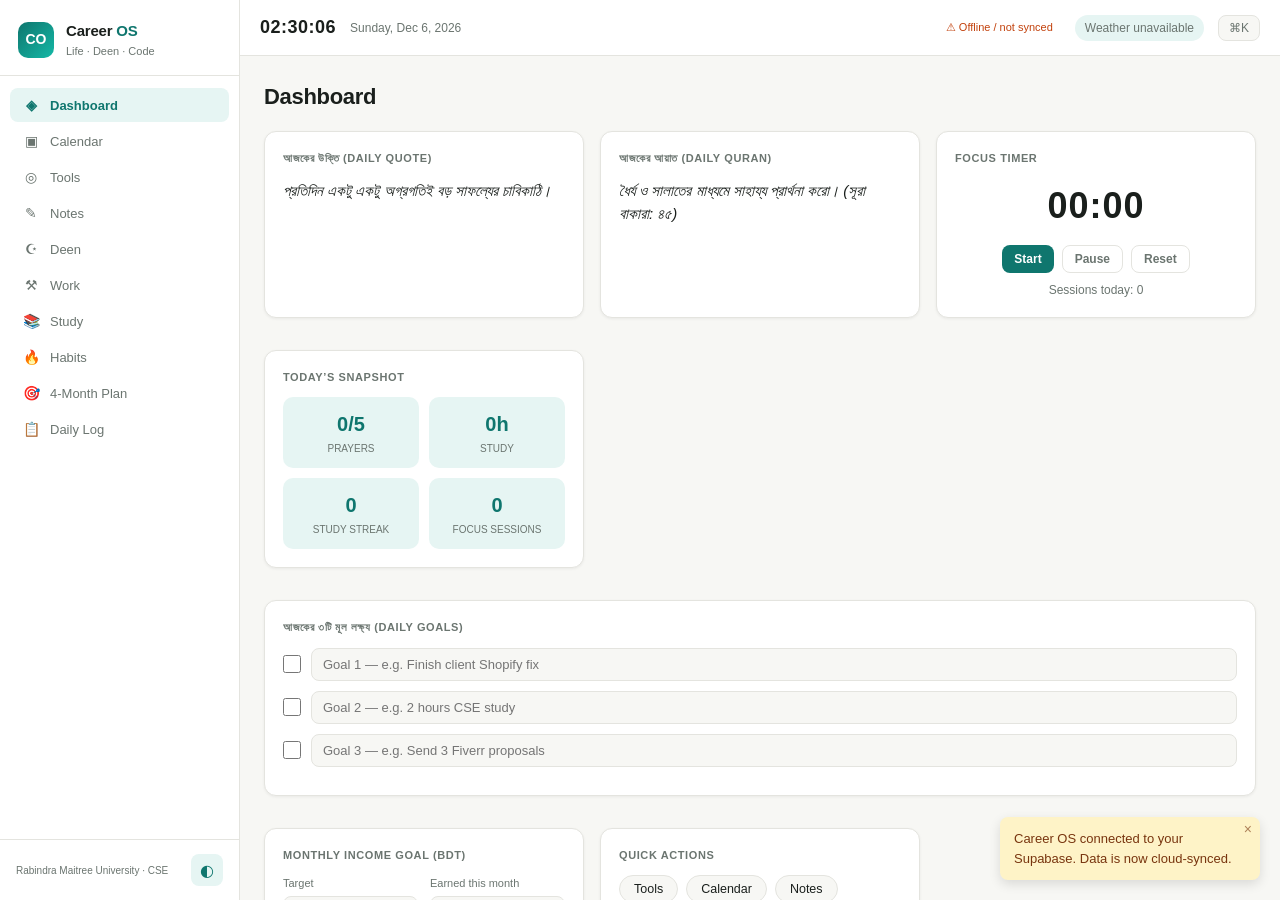
==== commit e440b570: "Add files via upload" ====
--- a/index.html
+++ b/index.html
@@ -63,11 +63,11 @@
           <div class="page-title">Dashboard</div>
           <div class="dash-grid">
             <div class="card quote-card">
-              <div class="card-label">Daily Quote</div>
+              <div class="card-label">আজকের উক্তি (Daily Quote)</div>
               <p id="dailyQuote">Loading…</p>
             </div>
             <div class="card quran-card">
-              <div class="card-label">Daily Quran</div>
+              <div class="card-label">আজকের আয়াত (Daily Quran)</div>
               <p id="dailyQuran">Loading…</p>
             </div>
             <div class="card">
@@ -78,22 +78,63 @@
                 <button class="btn sm ghost" onclick="pauseFocus()">Pause</button>
                 <button class="btn sm ghost" onclick="resetFocus()">Reset</button>
               </div>
+              <div class="small muted" style="text-align:center;margin-top:8px;" id="focusCountLabel">Sessions today: 0</div>
             </div>
             <div class="card">
               <div class="card-label">Today’s Snapshot</div>
               <div class="kpi-row" id="dashKpis"></div>
             </div>
+
+            <!-- Daily Goals -->
             <div class="card wide">
-              <div class="card-label">Quick Tools</div>
+              <div class="card-label">আজকের ৩টি মূল লক্ষ্য (Daily Goals)</div>
+              <div id="dailyGoalsBox">
+                <div class="goal-row">
+                  <input type="checkbox" id="goalCheck0" onchange="toggleGoal(0)" />
+                  <input type="text" id="goalText0" placeholder="Goal 1 — e.g. Finish client Shopify fix" onchange="saveGoals()" />
+                </div>
+                <div class="goal-row">
+                  <input type="checkbox" id="goalCheck1" onchange="toggleGoal(1)" />
+                  <input type="text" id="goalText1" placeholder="Goal 2 — e.g. 2 hours CSE study" onchange="saveGoals()" />
+                </div>
+                <div class="goal-row">
+                  <input type="checkbox" id="goalCheck2" onchange="toggleGoal(2)" />
+                  <input type="text" id="goalText2" placeholder="Goal 3 — e.g. Send 3 Fiverr proposals" onchange="saveGoals()" />
+                </div>
+              </div>
+            </div>
+
+            <!-- Income Goal -->
+            <div class="card">
+              <div class="card-label">Monthly Income Goal (BDT)</div>
+              <div class="row" style="margin-bottom:8px;">
+                <div class="field">
+                  <label>Target</label>
+                  <input type="number" id="incomeTarget" value="50000" min="0" onchange="saveIncomeGoal()" />
+                </div>
+                <div class="field">
+                  <label>Earned this month</label>
+                  <input type="number" id="incomeEarned" value="0" min="0" onchange="saveIncomeGoal()" />
+                </div>
+              </div>
+              <div class="progress-row">
+                <div class="progress-track"><div class="progress-fill" id="incomeProgressFill" style="width:0%"></div></div>
+                <div class="progress-pct" id="incomeProgressPct">0%</div>
+              </div>
+            </div>
+
+            <div class="card">
+              <div class="card-label">Quick Actions</div>
               <div class="quick-tools">
-                <button class="tool-chip" onclick="switchView('tools')">Calculator</button>
-                <button class="tool-chip" onclick="switchView('tools')">Currency</button>
-                <button class="tool-chip" onclick="switchView('tools')">Stopwatch</button>
+                <button class="tool-chip" onclick="switchView('tools')">Tools</button>
                 <button class="tool-chip" onclick="switchView('calendar')">Calendar</button>
                 <button class="tool-chip" onclick="switchView('notes')">Notes</button>
-                <button class="tool-chip" onclick="switchView('deen')">Prayers</button>
-              </div>
-            </div>
+                <button class="tool-chip" onclick="switchView('deen')">Deen</button>
+                <button class="tool-chip" onclick="switchView('work')">Work</button>
+                <button class="tool-chip" onclick="exportData()">Export Backup</button>
+              </div>
+            </div>
+
             <div class="card wide">
               <div class="card-label">Music / Lofi</div>
               <div class="lofi-box">
--- a/styles.css
+++ b/styles.css
@@ -286,6 +286,26 @@
   color: var(--accent);
 }
 
+.goal-row {
+  display: flex;
+  align-items: center;
+  gap: 10px;
+  margin-bottom: 10px;
+}
+.goal-row input[type="checkbox"] {
+  width: 18px;
+  height: 18px;
+  accent-color: var(--accent);
+  flex-shrink: 0;
+}
+.goal-row input[type="text"] {
+  flex: 1;
+}
+.goal-row input[type="text"].done {
+  text-decoration: line-through;
+  color: var(--text-muted);
+}
+
 /* ===== BUTTONS ===== */
 .btn {
   background: var(--accent);
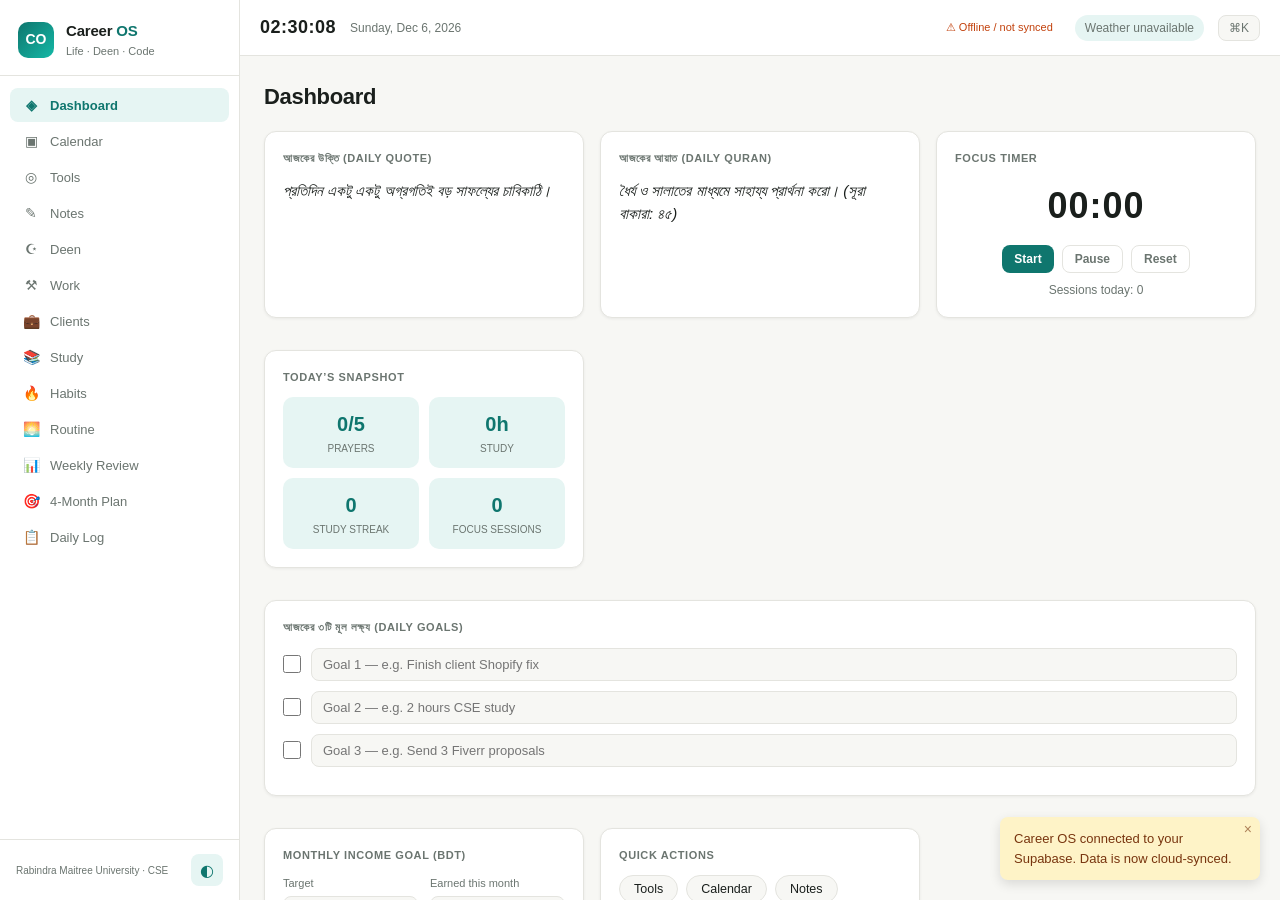
==== commit 177ab43e: "Add files via upload" ====
--- a/index.html
+++ b/index.html
@@ -29,8 +29,11 @@
         <button class="nav-item" data-view="notes"><span class="icon">✎</span> Notes</button>
         <button class="nav-item" data-view="deen"><span class="icon">☪</span> Deen</button>
         <button class="nav-item" data-view="work"><span class="icon">⚒</span> Work</button>
+        <button class="nav-item" data-view="clients"><span class="icon">💼</span> Clients</button>
         <button class="nav-item" data-view="study"><span class="icon">📚</span> Study</button>
         <button class="nav-item" data-view="habits"><span class="icon">🔥</span> Habits</button>
+        <button class="nav-item" data-view="routine"><span class="icon">🌅</span> Routine</button>
+        <button class="nav-item" data-view="weekly"><span class="icon">📊</span> Weekly Review</button>
         <button class="nav-item" data-view="plan"><span class="icon">🎯</span> 4-Month Plan</button>
         <button class="nav-item" data-view="daily"><span class="icon">📋</span> Daily Log</button>
       </nav>
@@ -451,18 +454,23 @@
             </div>
             <label class="checkrow"><input type="checkbox" id="d_duaRead" /> Dua / Islamic reading done</label>
 
-            <div class="subhead">Work</div>
-            <div class="row">
+            <div class="subhead">Work / Freelance</div>
+            <div class="row">
+              <div class="field"><label>Freelance hours</label><input type="number" id="d_freelance" step="0.5" min="0" /></div>
               <div class="field"><label>Coding study hours</label><input type="number" id="d_study" step="0.5" min="0" /></div>
               <div class="field"><label>GitHub commits</label><input type="number" id="d_commits" min="0" /></div>
+            </div>
+            <div class="row">
               <div class="field"><label>Proposals sent</label><input type="number" id="d_proposals" min="0" /></div>
+              <div class="field"></div>
+              <div class="field"></div>
             </div>
             <label class="checkrow"><input type="checkbox" id="d_fiverrTouch" /> Fiverr / portfolio touch</label>
             <label class="checkrow"><input type="checkbox" id="d_marketing" /> Marketing block done</label>
 
             <div class="subhead">Study & Health</div>
             <div class="row">
-              <div class="field"><label>Job-exam study hours</label><input type="number" id="d_gov" step="0.5" min="0" /></div>
+              <div class="field"><label>CSE / Job-exam hours</label><input type="number" id="d_gov" step="0.5" min="0" /></div>
               <div class="field"><label>English (min)</label><input type="number" id="d_english" min="0" /></div>
               <div class="field"><label>Exercise (min)</label><input type="number" id="d_exercise" min="0" /></div>
             </div>
@@ -479,6 +487,60 @@
           <div class="card">
             <div class="card-label">Recent days</div>
             <div id="recentLog"></div>
+          </div>
+        </section>
+
+        <!-- CLIENTS / ACTIVE PROJECTS -->
+        <section class="view" id="view-clients">
+          <div class="page-title">Active Clients & Projects</div>
+          <div class="card">
+            <div class="card-label">Add Client / Project</div>
+            <div class="list-add">
+              <input type="text" id="clientName" placeholder="Client or project name" />
+              <select id="clientStatus">
+                <option value="Active">Active</option>
+                <option value="Waiting">Waiting on client</option>
+                <option value="Revision">Revision</option>
+                <option value="Completed">Completed</option>
+              </select>
+              <input type="date" id="clientDeadline" />
+              <button class="btn sm" onclick="addClient()">Add</button>
+            </div>
+            <ul class="list-items" id="clientList"></ul>
+          </div>
+        </section>
+
+        <!-- ROUTINE (Morning & Night Checklist) -->
+        <section class="view" id="view-routine">
+          <div class="page-title">Morning & Night Routine</div>
+          <div class="card">
+            <div class="card-label">🌅 Morning Checklist</div>
+            <div id="morningList"></div>
+            <button class="btn sm" style="margin-top:12px;" onclick="saveRoutine()">Save Morning</button>
+          </div>
+          <div class="card">
+            <div class="card-label">🌙 Night Checklist</div>
+            <div id="nightList"></div>
+            <button class="btn sm" style="margin-top:12px;" onclick="saveRoutine()">Save Night</button>
+          </div>
+        </section>
+
+        <!-- WEEKLY REVIEW -->
+        <section class="view" id="view-weekly">
+          <div class="page-title">Weekly Review</div>
+          <div class="card">
+            <div class="card-label">Last 7 Days Summary</div>
+            <div id="weeklySummary"></div>
+          </div>
+          <div class="card">
+            <div class="card-label">Freelance vs Study Hours (7 days)</div>
+            <div id="weeklyTimeBars"></div>
+          </div>
+          <div class="card">
+            <div class="card-label">Your Reflection</div>
+            <textarea id="weeklyReflection" placeholder="What went well? What needs improvement? What will you focus on next week?" style="min-height:120px;"></textarea>
+            <button class="btn" style="margin-top:10px;" onclick="saveWeeklyReflection()">Save Reflection</button>
+            <span class="saved-msg" id="savedWeekly">Saved</span>
           </div>
         </section>
       </div>
